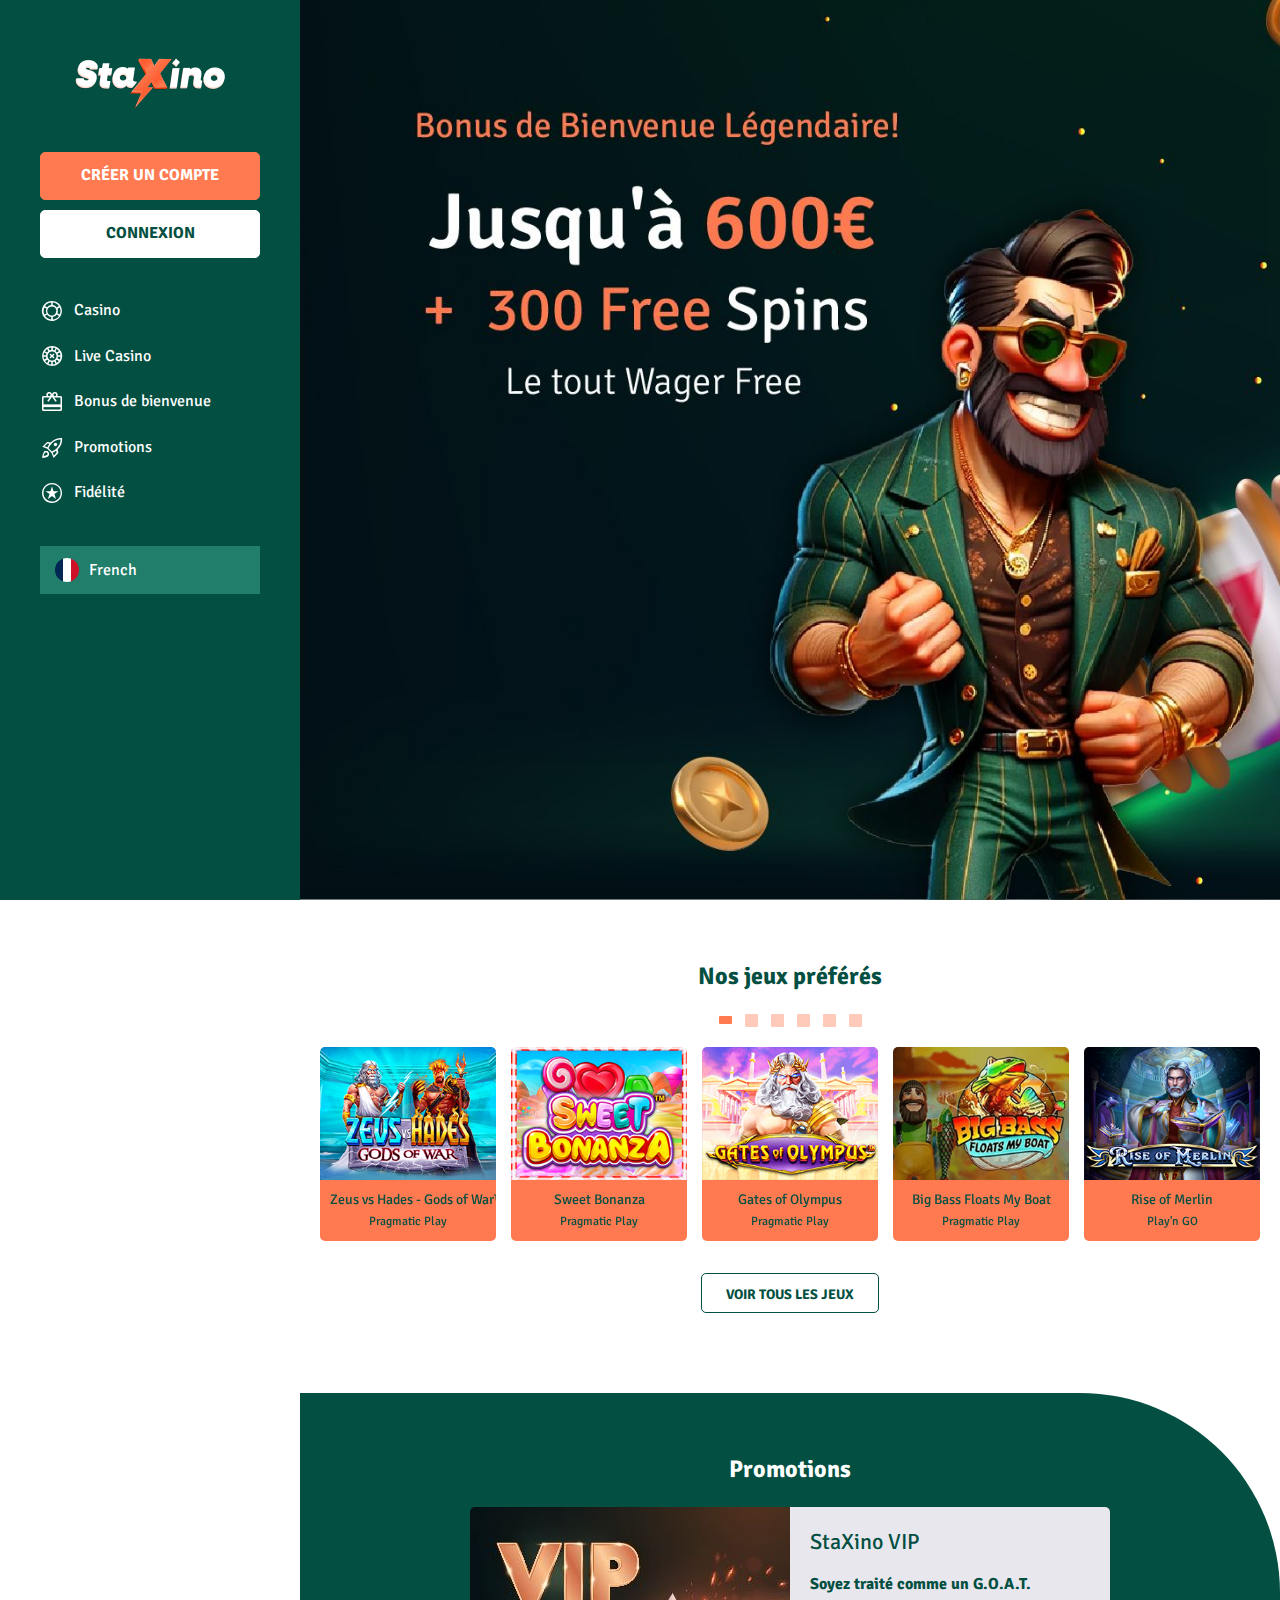
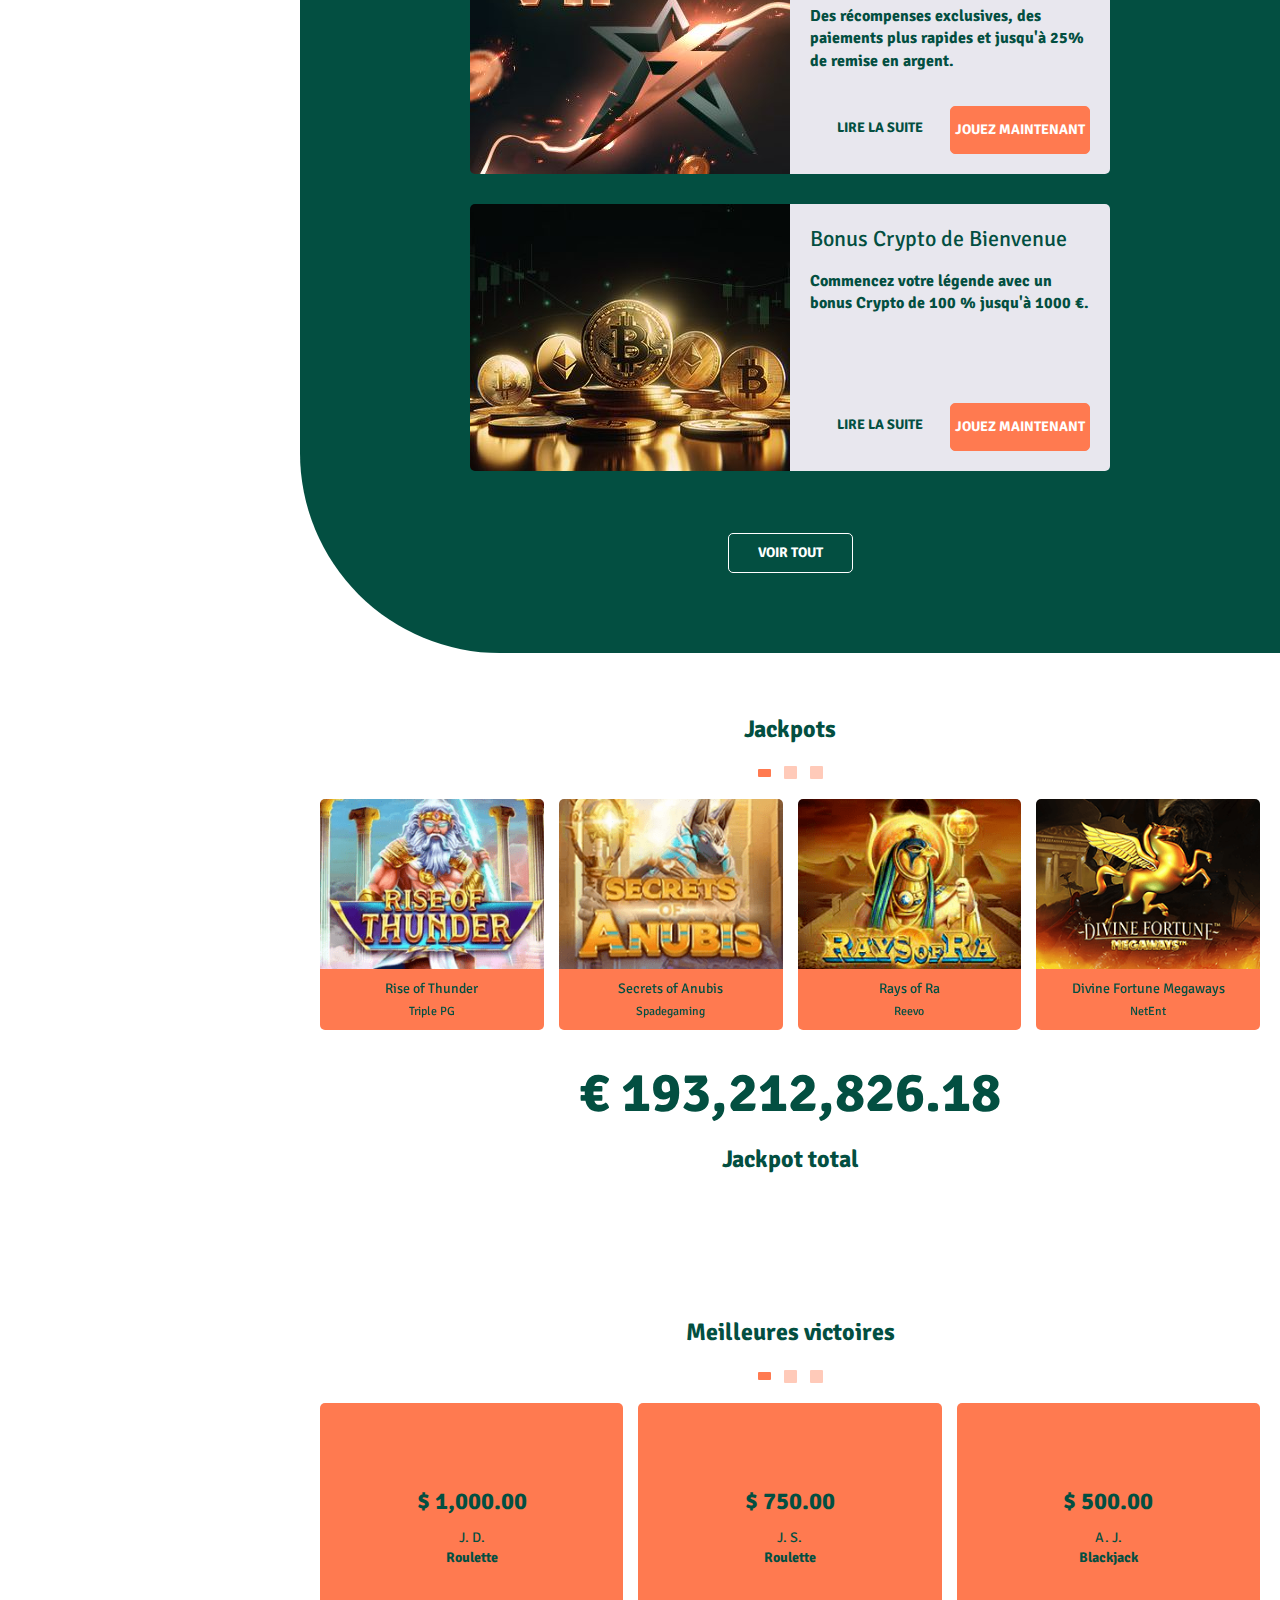
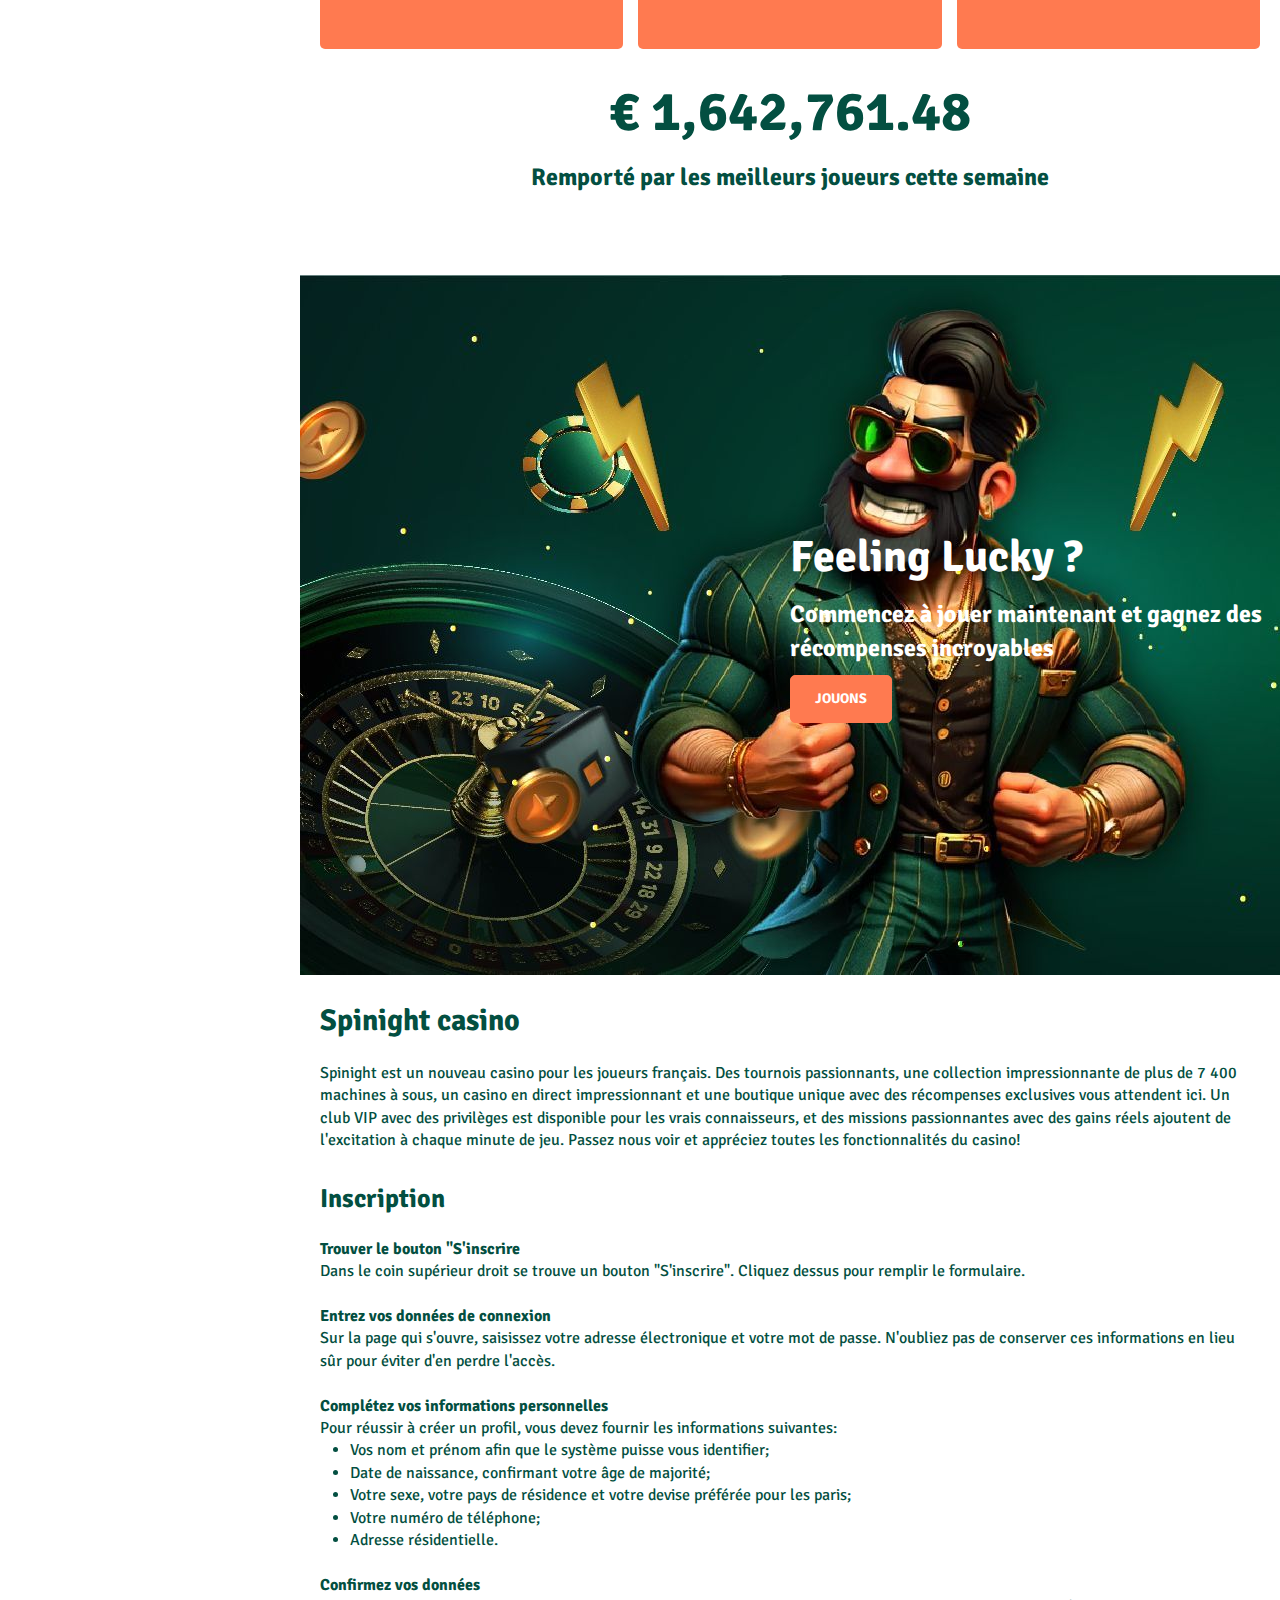
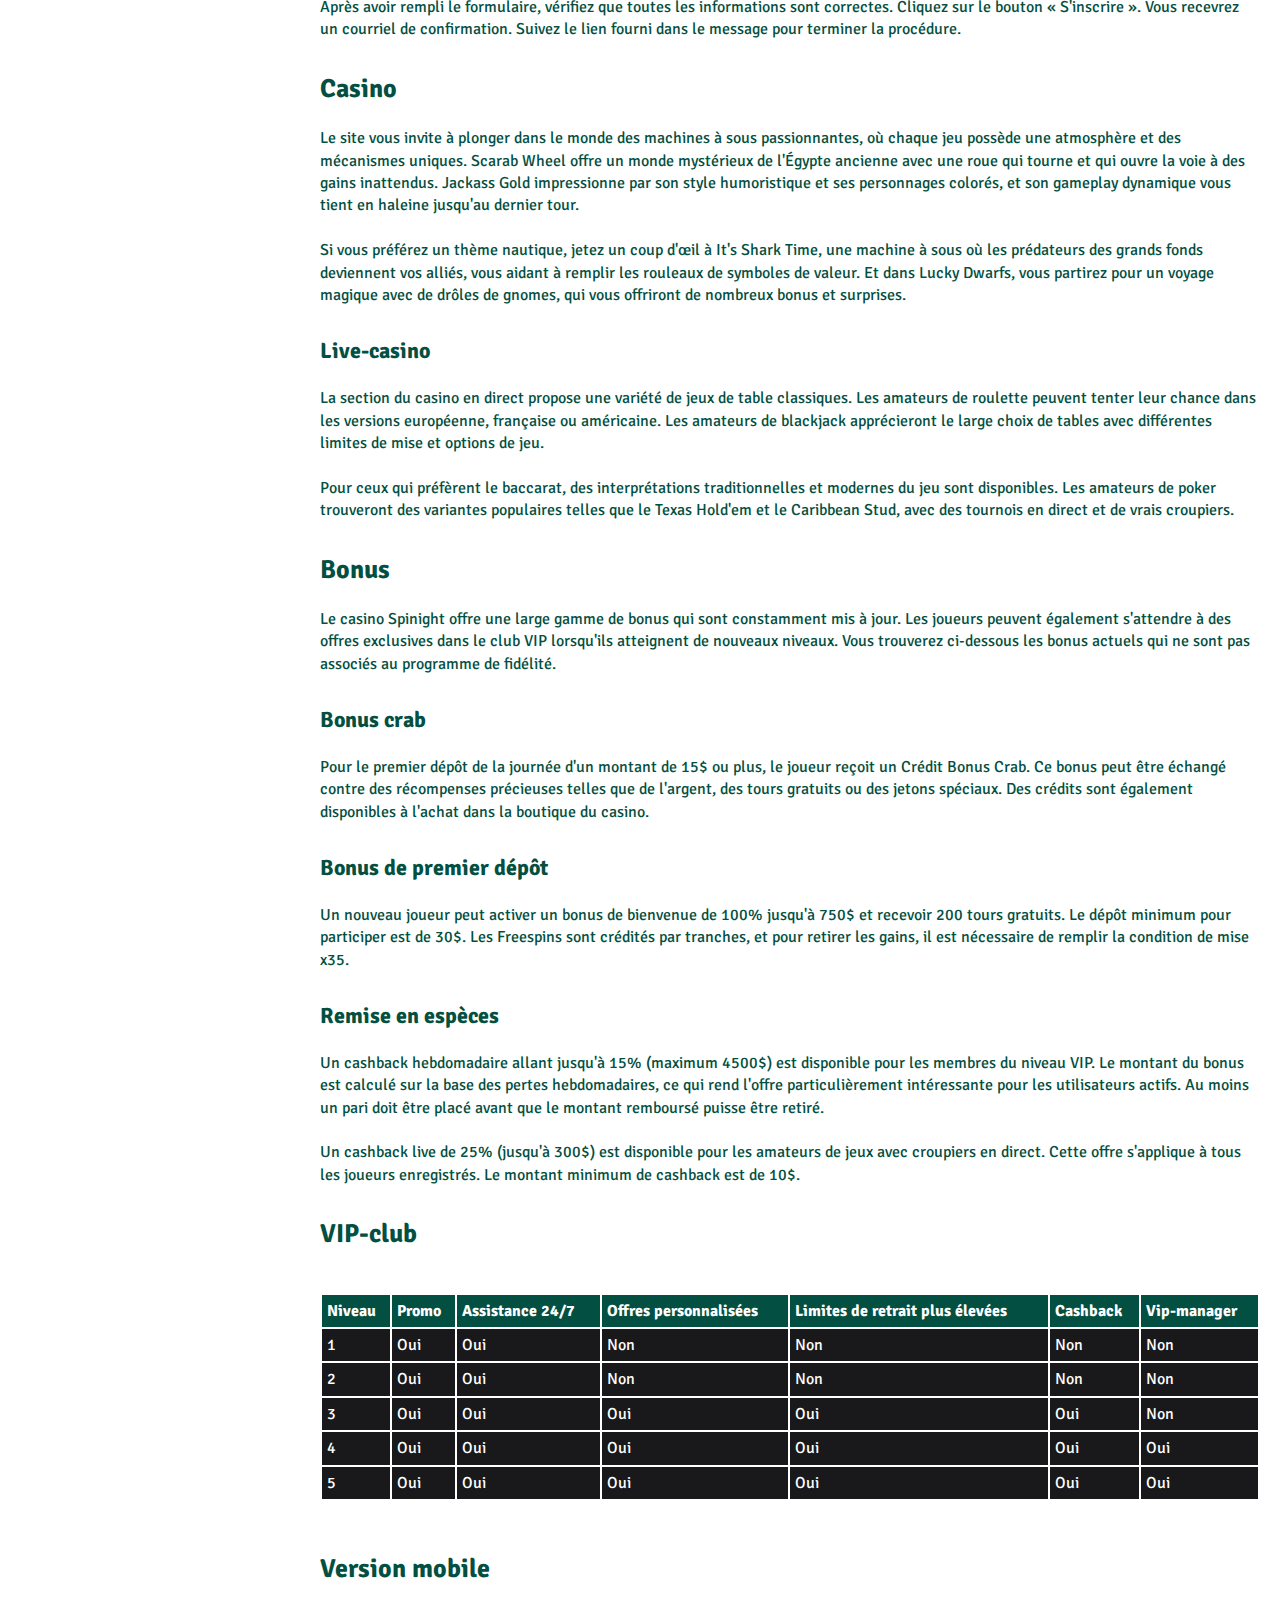
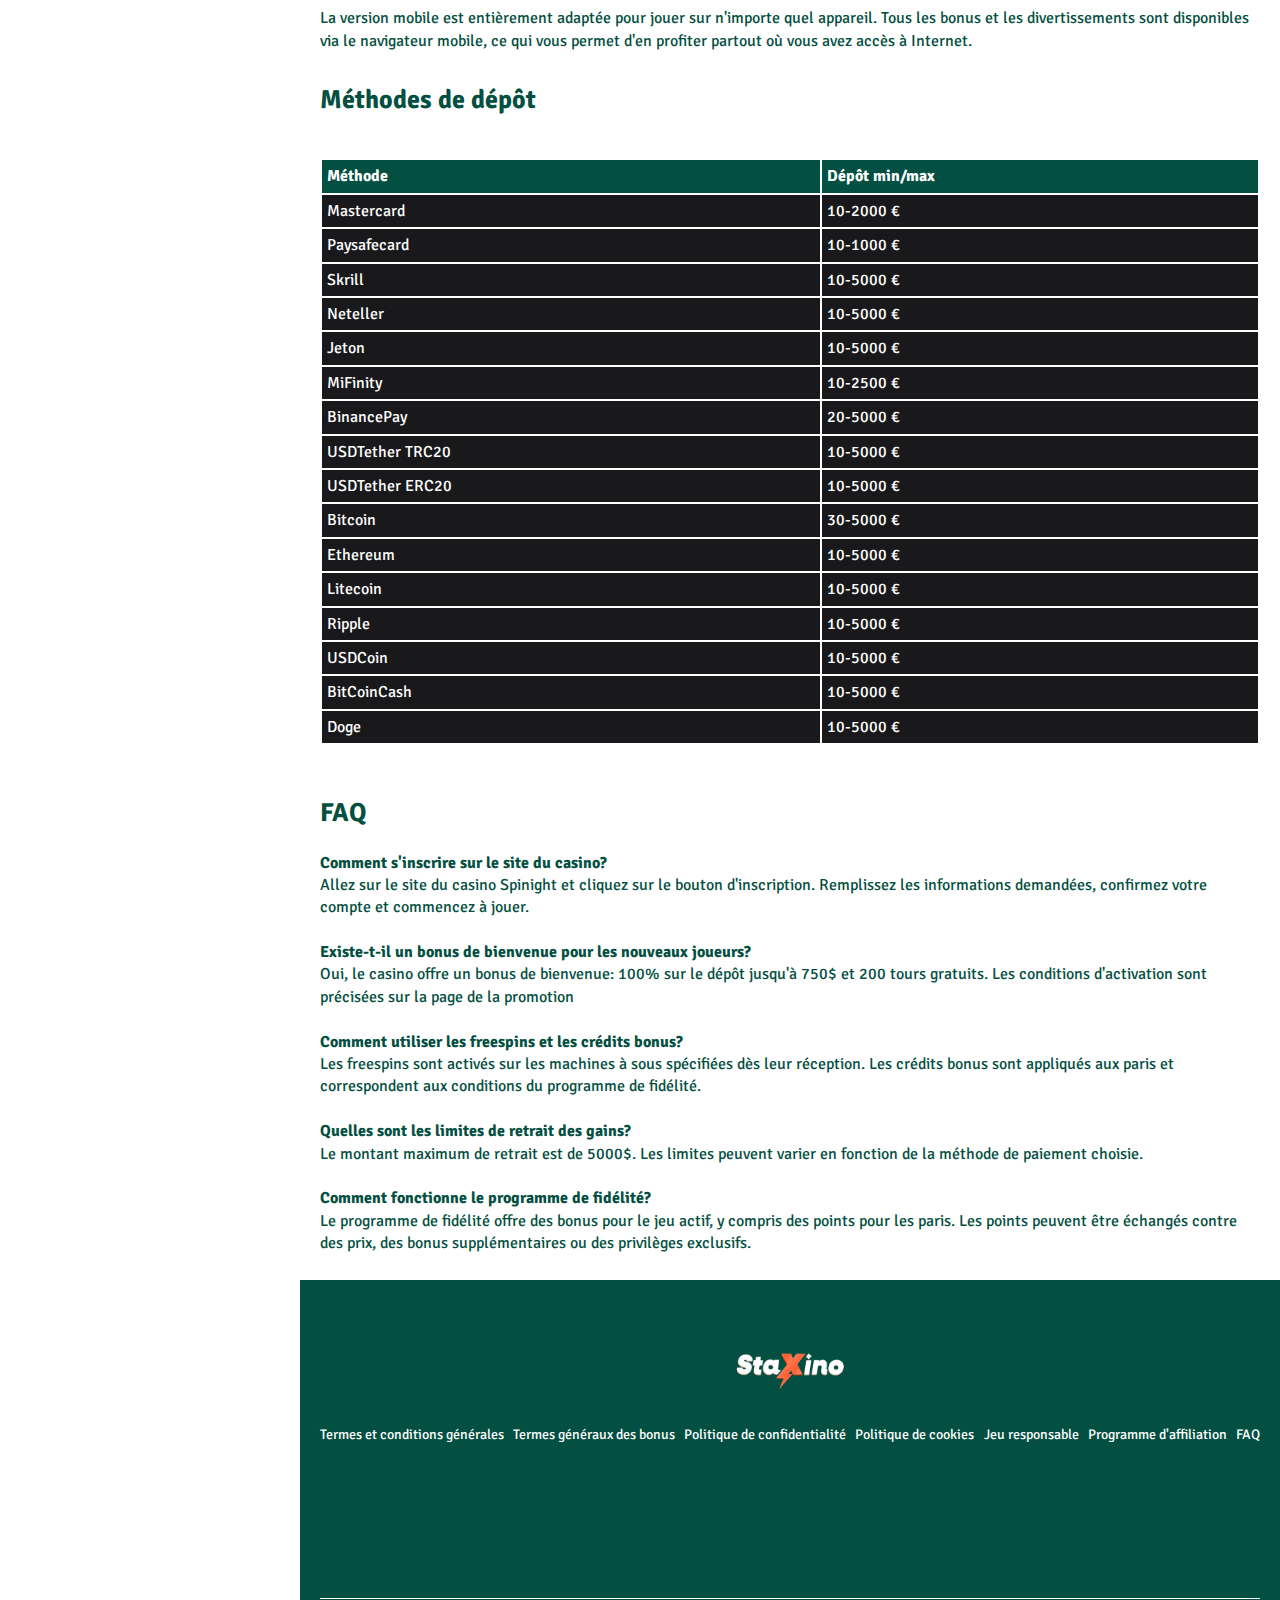
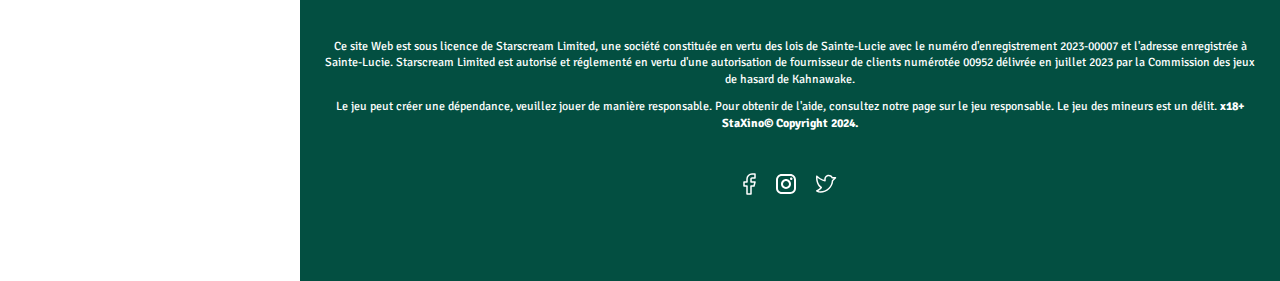
==== index.html @ 15db8052 "first commit" ====
<!DOCTYPE html>
<html lang="fr">
  <head>
    <meta charset="utf-8">
    <meta name="viewport" content="width=device-width, initial-scale=1, maximum-scale=1, viewport-fit=cover">
    <link rel="icon" href="favicon.ico" type="image/x-icon" />
    <title>Spinight casino - site officiel</title>
    <meta name="description" content="Spinight casino - exclusif à la France. Bonus de bienvenue jusqu'à 750$ + 200 FS. Tournois avec de gros prix. Cashback jusqu'à 25%. Inscrivez-vous et gagnez!">
    <link rel="preconnect" href="https://fonts.googleapis.com">
    <link rel="preconnect" href="https://fonts.gstatic.com" crossorigin>
    <link href="https://fonts.googleapis.com/css2?family=Signika:wght@300..700&display=swap" rel="stylesheet">
    <link rel="stylesheet" href="css/style.min.css">
    <style>
        
    </style>
</head>
<body>
    <div class="sidebar">
        <a href="go" rel="nofollow" class="sidebar-logo">
            <img src="images/logo.webp" loading="lazy" alt="" >
        </a>
        <a href="go" rel="nofollow" class="btn btn-orange" alt="" >Créer un compte</a>
        <a href="go" rel="nofollow" class="btn btn-white" alt="" >Connexion</a>
        <nav class="sidebar-navigation">
            <ul class="nav-list">
                <li class="nav-list__item">
                    <a href="go" rel="nofollow" class="nav-list__link">
                        <img src="images/sidebar/casino-icon.svg" class="nav-list__image" alt="Casino" />
                        <span>Casino</span>
                    </a>
                </li>
                <li class="nav-list__item">
                    <a href="go" rel="nofollow" class="nav-list__link">
                        <img src="images/sidebar/live-casino.svg" class="nav-list__image" alt="Live Casino" />
                        <span>Live Casino</span>
                    </a>
                </li>
                <li class="nav-list__item">
                    <a href="go" rel="nofollow" class="nav-list__link">
                        <img src="images/sidebar/cashback.webp" class="nav-list__image" alt="Bonus de bienvenue" />
                        <span>Bonus de bienvenue</span>
                    </a>
                </li>
                <li class="nav-list__item">
                    <a href="go" rel="nofollow" class="nav-list__link">
                        <img src="images/sidebar/promotion-icon.svg" class="nav-list__image" alt="Bonus de bienvenue" />
                        <span>Promotions</span>
                    </a>
                </li>
                <li class="nav-list__item">
                    <a href="go" rel="nofollow" class="nav-list__link">
                        <img src="images/sidebar/loyalty-icon.svg" class="nav-list__image" alt="Fidélité" />
                        <span>Fidélité</span>
                    </a>
                </li>
            </ul>
        </nav>
        <a href="go" rel="nofollow" class="sidebar-language">
            <div class="sidebar-language__image">
                <img src="images/sidebar/french.png" />
            </div>
            <p>French</p>
        </a>
    </div>
    <div class="main">
        <section class="section-banner">
            <img src="images/banner/banner.webp" loading="lazy" class="thumbnail-image" alt="" />
        </section>
        <section class="section-slider">
            <div class="container-fluid">
                <div class="section-title">
                    <p class="titile">Nos jeux préférés</p>
                </div>
                <div class="swiper swiper-1">
                    <div class="swiper-pagination-1"></div>
                    <div class="swiper-wrapper">
                        <a href="go" rel="nofollow" class="swiper-slide swiper-slide__small">
                            <div class="game-image">
                                <img src="images/preferes/1.webp" alt="Zeus vs Hades - Gods of War™" />
                                <div class="game-image__hover">
                                    <i class="fa fa-youtube-play" aria-hidden="true"></i>
                                    <p>Jouer pour le plaisir</p>
                                </div>
                            </div>
                            <div class="game-info">
                                <p class="game-name">Zeus vs Hades - Gods of War™</p>
                                <p class="game-provider ">Pragmatic Play</p>
                            </div>
                        </a>
                        <a href="go" rel="nofollow" class="swiper-slide swiper-slide__small">
                            <div class="game-image">
                                <img src="images/preferes/2.webp" alt="Sweet Bonanza" />
                                <div class="game-image__hover">
                                    <i class="fa fa-youtube-play" aria-hidden="true"></i>
                                    <p>Jouer pour le plaisir</p>
                                </div>
                            </div>
                            <div class="game-info">
                                <p class="game-name">Sweet Bonanza</p>
                                <p class="game-provider ">Pragmatic Play</p>
                            </div>
                        </a>
                        <a href="go" rel="nofollow" class="swiper-slide swiper-slide__small">
                            <div class="game-image">
                                <img src="images/preferes/3.webp" alt="Gates of Olympus" />
                                <div class="game-image__hover">
                                    <i class="fa fa-youtube-play" aria-hidden="true"></i>
                                    <p>Jouer pour le plaisir</p>
                                </div>
                            </div>
                            <div class="game-info">
                                <p class="game-name">Gates of Olympus</p>
                                <p class="game-provider ">Pragmatic Play</p>
                            </div>
                        </a>
                        <a href="go" rel="nofollow" class="swiper-slide swiper-slide__small">
                            <div class="game-image">
                                <img src="images/preferes/4.webp" alt="Big Bass Floats My Boat" />
                                <div class="game-image__hover">
                                    <i class="fa fa-youtube-play" aria-hidden="true"></i>
                                    <p>Jouer pour le plaisir</p>
                                </div>
                            </div>
                            <div class="game-info">
                                <p class="game-name">Big Bass Floats My Boat</p>
                                <p class="game-provider ">Pragmatic Play</p>
                            </div>
                        </a>
                        <a href="go" rel="nofollow" class="swiper-slide swiper-slide__small">
                            <div class="game-image">
                                <img src="images/preferes/5.webp" alt="Rise of Merlin" />
                                <div class="game-image__hover">
                                    <i class="fa fa-youtube-play" aria-hidden="true"></i>
                                    <p>Jouer pour le plaisir</p>
                                </div>
                            </div>
                            <div class="game-info">
                                <p class="game-name">Rise of Merlin</p>
                                <p class="game-provider ">Play'n GO</p>
                            </div>
                        </a>
                        <a href="go" rel="nofollow" class="swiper-slide swiper-slide__small">
                            <div class="game-image">
                                <img src="images/preferes/6.webp" alt="Legacy of Dead" />
                                <div class="game-image__hover">
                                    <i class="fa fa-youtube-play" aria-hidden="true"></i>
                                    <p>Jouer pour le plaisir</p>
                                </div>
                            </div>
                            <div class="game-info">
                                <p class="game-name">Legacy of Dead</p>
                                <p class="game-provider ">Play'n GO</p>
                            </div>
                        </a>
                        <a href="go" rel="nofollow" class="swiper-slide swiper-slide__small">
                            <div class="game-image">
                                <img src="images/preferes/7.webp" alt="Book Of Dead" />
                                <div class="game-image__hover">
                                    <i class="fa fa-youtube-play" aria-hidden="true"></i>
                                    <p>Jouer pour le plaisir</p>
                                </div>
                            </div>
                            <div class="game-info">
                                <p class="game-name">Book Of Dead</p>
                                <p class="game-provider ">Play'n GO</p>
                            </div>
                        </a>
                        <a href="go" rel="nofollow" class="swiper-slide swiper-slide__small">
                            <div class="game-image">
                                <img src="images/preferes/8.webp" alt="Fire in the hole 2" />
                                <div class="game-image__hover">
                                    <i class="fa fa-youtube-play" aria-hidden="true"></i>
                                    <p>Jouer pour le plaisir</p>
                                </div>
                            </div>
                            <div class="game-info">
                                <p class="game-name">Fire in the hole 2</p>
                                <p class="game-provider ">Nolimit City</p>
                            </div>
                        </a>
                        <a href="go" rel="nofollow" class="swiper-slide swiper-slide__small">
                            <div class="game-image">
                                <img src="images/preferes/9.webp" alt="Wanted Dead or a Wild" />
                                <div class="game-image__hover">
                                    <i class="fa fa-youtube-play" aria-hidden="true"></i>
                                    <p>Jouer pour le plaisir</p>
                                </div>
                            </div>
                            <div class="game-info">
                                <p class="game-name">Wanted Dead or a Wild</p>
                                <p class="game-provider ">Hacksaw Gaming</p>
                            </div>
                        </a>
                        <a href="go" rel="nofollow" class="swiper-slide swiper-slide__small">
                            <div class="game-image">
                                <img src="images/preferes/10.webp" alt="Lightning Roulette" />
                                <div class="game-image__hover">
                                    <i class="fa fa-youtube-play" aria-hidden="true"></i>
                                    <p>Jouer pour le plaisir</p>
                                </div>
                            </div>
                            <div class="game-info">
                                <p class="game-name">Lightning Roulette</p>
                                <p class="game-provider ">Evolution Gaming</p>
                            </div>
                        </a>
                    </div>
                </div>
                <a href="go" rel="nofollow" class="btn">Voir tous les jeux</a>
            </div>
        </section>
        <section class="promotions">
            <div class="container-fluid">
                <div class="row">
                    <div class="section-title">
                        <p class="titile">Promotions</p>
                    </div>
                    <div class="promotions-item">
                        <div class="promotions-item__image">
                            <img src="images/promotions/1.webp" loading="lazy" alt="" />
                        </div>
                        <div class="promotions-item__content">
                            <p class="title">StaXino VIP</p>
                            <p class="text">Soyez traité comme un G.O.A.T.</p>
                            <p class="text">Des récompenses exclusives, des paiements plus rapides et jusqu'à 25% de remise en argent.</p> 
                            <div class="buttons">
                                <a href="go" rel="nofollow" class="btn btn-transparent">Lire la suite</a>
                                <a href="go" rel="nofollow" class="btn btn-orange">Jouez maintenant</a>
                            </div>
                        </div>  
                    </div>
                    <div class="promotions-item">
                        <div class="promotions-item__image">
                            <img src="images/promotions/2.webp" loading="lazy" alt="" />
                        </div>
                        <div class="promotions-item__content">
                            <p class="title">Bonus Crypto de Bienvenue</p>
                            <p class="text">Commencez votre légende avec un bonus Crypto de 100 % jusqu'à 1000 €.</p> 
                            <div class="buttons">
                                <a href="go" rel="nofollow" class="btn btn-transparent">Lire la suite</a>
                                <a href="go" rel="nofollow" class="btn btn-orange">Jouez maintenant</a>
                            </div>
                        </div>  
                    </div>
                    <div class="buttons-bottom">
                        <a href="go" rel="nofollow" class="btn btn-white">Voir tout</a>
                    </div>
                </div>
            </div>
        </section>
        <div class="slides-row">
            <section class="section-slider">
                <div class="container-fluid">
                    <div class="section-title">
                        <p class="titile">Jackpots</p>
                    </div>
                    <div class="swiper swiper-2">
                        <div class="swiper-pagination-2"></div>
                        <div class="swiper-wrapper">
                            <a href="go" rel="nofollow" class="swiper-slide swiper-slide__large">
                                <div class="game-image">
                                    <img src="images/jackpots/1.webp" alt="Rise of Thunder" />
                                    <div class="game-image__hover">
                                        <i class="fa fa-youtube-play" aria-hidden="true"></i>
                                        <p>Jouer pour le plaisir</p>
                                    </div>
                                </div>
                                <div class="game-info">
                                    <p class="game-name">Rise of Thunder</p>
                                    <p class="game-provider ">Triple PG</p>
                                </div>
                            </a>
                            <a href="go" rel="nofollow" class="swiper-slide swiper-slide__large">
                                <div class="game-image">
                                    <img src="images/jackpots/2.webp" alt="Secrets of Anubis" />
                                    <div class="game-image__hover">
                                        <i class="fa fa-youtube-play" aria-hidden="true"></i>
                                        <p>Jouer pour le plaisir</p>
                                    </div>
                                </div>
                                <div class="game-info">
                                    <p class="game-name">Secrets of Anubis</p>
                                    <p class="game-provider ">Spadegaming</p>
                                </div>
                            </a>
                            <a href="go" rel="nofollow" class="swiper-slide swiper-slide__large">
                                <div class="game-image">
                                    <img src="images/jackpots/3.webp" alt="Rays of Ra" />
                                    <div class="game-image__hover">
                                        <i class="fa fa-youtube-play" aria-hidden="true"></i>
                                        <p>Jouer pour le plaisir</p>
                                    </div>
                                </div>
                                <div class="game-info">
                                    <p class="game-name">Rays of Ra</p>
                                    <p class="game-provider ">Reevo</p>
                                </div>
                            </a>
                            <a href="go" rel="nofollow" class="swiper-slide swiper-slide__large">
                                <div class="game-image">
                                    <img src="images/jackpots/4.webp" alt="Divine Fortune Megaways" />
                                    <div class="game-image__hover">
                                        <i class="fa fa-youtube-play" aria-hidden="true"></i>
                                        <p>Jouer pour le plaisir</p>
                                    </div>
                                </div>
                                <div class="game-info">
                                    <p class="game-name">Divine Fortune Megaways</p>
                                    <p class="game-provider ">NetEnt</p>
                                </div>
                            </a>
                            <a href="go" rel="nofollow" class="swiper-slide swiper-slide__large">
                                <div class="game-image">
                                    <img src="images/jackpots/5.webp" alt="Wolf Strike" />
                                    <div class="game-image__hover">
                                        <i class="fa fa-youtube-play" aria-hidden="true"></i>
                                        <p>Jouer pour le plaisir</p>
                                    </div>
                                </div>
                                <div class="game-info">
                                    <p class="game-name">Wolf Strike</p>
                                    <p class="game-provider ">Iron Dog Studio</p>
                                </div>
                            </a>
                            <a href="go" rel="nofollow" class="swiper-slide swiper-slide__large">
                                <div class="game-image">
                                    <img src="images/jackpots/5.webp" alt="Wolf Strike" />
                                    <div class="game-image__hover">
                                        <i class="fa fa-youtube-play" aria-hidden="true"></i>
                                        <p>Jouer pour le plaisir</p>
                                    </div>
                                </div>
                                <div class="game-info">
                                    <p class="game-name">Wheel of Wishes</p>
                                    <p class="game-provider ">Games Global</p>
                                </div>
                            </a>
                        </div>
                    </div>
                    <div class="total-price">
                        <p class="total-price__title">€ 193,212,826.18</p>
                        <p class="total-price__text">Jackpot total</p>
                    </div>
                </div>
            </section>
            <section class="section-slider">
                <div class="container-fluid">
                    <div class="section-title">
                        <p class="titile">Meilleures victoires</p>
                    </div>
                    <div class="swiper swiper-3">
                        <div class="swiper-pagination-3"></div>
                        <div class="swiper-wrapper">
                            <a href="go" rel="nofollow" class="swiper-slide swiper-slide__large">
                                <p class="price">$ 1,000.00</p>
                                <p class="text">J. D.<br><span>Roulette</span></p>
                            </a>
                            <a href="go" rel="nofollow" class="swiper-slide swiper-slide__large">
                                <p class="price">$ 750.00</p>
                                <p class="text">J. S.<br><span>Roulette</span></p>
                            </a>
                            <a href="go" rel="nofollow" class="swiper-slide swiper-slide__large">
                                <p class="price">$ 500.00</p>
                                <p class="text">A. J.<br><span>Blackjack</span></p>
                            </a>
                            <a href="go" rel="nofollow" class="swiper-slide swiper-slide__large">
                                <p class="price">$ 1,200.00</p>
                                <p class="text">B. B.<br><span>Roulette</span></p>
                            </a>
                            <a href="go" rel="nofollow" class="swiper-slide swiper-slide__large">
                                <p class="price">$ 800.00</p>
                                <p class="text">E. D.<br><span>Roulette</span></p>
                            </a>
                        </div>
                    </div>
                    <div class="total-price">
                        <p class="total-price__title">€ 1,642,761.48</p>
                        <p class="total-price__text">Remporté par les meilleurs joueurs cette semaine</p>
                    </div>
                </div>
            </section>
        </div>
        <section class="section-banner section-banner-2">
            <picture>
                <img src="images/banner/banner-2-mobile.webp" loading="lazy"  media="(max-width: 768px)" class="thumbnail-image" alt="" />
                <img src="images/banner/banner-2.webp" loading="lazy" class="thumbnail-image" alt="" />
            </picture>
            <div class="section-banner__content">
                <p class="title">Feeling Lucky ?</p>
                <p class="text">Commencez à jouer maintenant et gagnez des récompenses incroyables</p>
                <a href="go" rel="nofollow" class="btn btn-orange">Jouons</a>
            </div>
        </section>
        
        <section class="main-content">
            <div class="main-content__inner container-fluid">
              <h1>Spinight casino</h1>
              <p>
                Spinight est un nouveau casino pour les joueurs français. Des tournois passionnants, une collection impressionnante de plus de 7 400 machines à sous, un casino en direct impressionnant et une boutique unique avec des récompenses exclusives vous attendent ici. Un club VIP avec des privilèges est disponible pour les vrais connaisseurs, et des missions passionnantes avec des gains réels ajoutent de l'excitation à chaque minute de jeu. Passez nous voir et appréciez toutes les fonctionnalités du casino!
              </p>
          
              <h2>Inscription</h2>
              <p><strong>Trouver le bouton "S'inscrire</strong></p>
              <p>
                Dans le coin supérieur droit se trouve un bouton "S'inscrire". Cliquez dessus pour remplir le formulaire.
              </p>
              <br>
              <p><strong>Entrez vos données de connexion</strong></p>
              <p>Sur la page qui s'ouvre, saisissez votre adresse électronique et votre mot de passe. N'oubliez pas de conserver ces informations en lieu sûr pour éviter d'en perdre l'accès.</p>
              <br>  
              <p><strong>Complétez vos informations personnelles</strong></p>
              <p>Pour réussir à créer un profil, vous devez fournir les informations suivantes:</p>
              <ul>
                <li>Vos nom et prénom afin que le système puisse vous identifier;</li>
                <li>Date de naissance, confirmant votre âge de majorité;</li>
                <li>Votre sexe, votre pays de résidence et votre devise préférée pour les paris;</li>
                <li>Votre numéro de téléphone;</li>
                <li>Adresse résidentielle.</li>
              </ul>
              <br>
              <p><strong>Confirmez vos données</strong></p>
              <p>Après avoir rempli le formulaire, vérifiez que toutes les informations sont correctes. Cliquez sur le bouton « S'inscrire ». Vous recevrez un courriel de confirmation. Suivez le lien fourni dans le message pour terminer la procédure.</p>
              <h2>Casino</h2>
              <p>
                Le site vous invite à plonger dans le monde des machines à sous passionnantes, où chaque jeu possède une atmosphère et des mécanismes uniques. Scarab Wheel offre un monde mystérieux de l'Égypte ancienne avec une roue qui tourne et qui ouvre la voie à des gains inattendus. Jackass Gold impressionne par son style humoristique et ses personnages colorés, et son gameplay dynamique vous tient en haleine jusqu'au dernier tour.
              </p>
              <br>
              <p>Si vous préférez un thème nautique, jetez un coup d'œil à It's Shark Time, une machine à sous où les prédateurs des grands fonds deviennent vos alliés, vous aidant à remplir les rouleaux de symboles de valeur. Et dans Lucky Dwarfs, vous partirez pour un voyage magique avec de drôles de gnomes, qui vous offriront de nombreux bonus et surprises.</p>
          
              <h3>Live-casino</h3>
              <p>
                La section du casino en direct propose une variété de jeux de table classiques. Les amateurs de roulette peuvent tenter leur chance dans les versions européenne, française ou américaine. Les amateurs de blackjack apprécieront le large choix de tables avec différentes limites de mise et options de jeu.
              </p>
              <br>
              <p>Pour ceux qui préfèrent le baccarat, des interprétations traditionnelles et modernes du jeu sont disponibles. Les amateurs de poker trouveront des variantes populaires telles que le Texas Hold'em et le Caribbean Stud, avec des tournois en direct et de vrais croupiers. </p>
          
              <h2>Bonus</h2>
              <p>
                Le casino Spinight offre une large gamme de bonus qui sont constamment mis à jour. Les joueurs peuvent également s'attendre à des offres exclusives dans le club VIP lorsqu'ils atteignent de nouveaux niveaux. Vous trouverez ci-dessous les bonus actuels qui ne sont pas associés au programme de fidélité.
              </p>
              <h3>Bonus crab</h3>
              <p>Pour le premier dépôt de la journée d'un montant de 15$ ou plus, le joueur reçoit un Crédit Bonus Crab. Ce bonus peut être échangé contre des récompenses précieuses telles que de l'argent, des tours gratuits ou des jetons spéciaux. Des crédits sont également disponibles à l'achat dans la boutique du casino.</p>
              <h3>Bonus de premier dépôt</h3>
              <p>Un nouveau joueur peut activer un bonus de bienvenue de 100% jusqu'à 750$ et recevoir 200 tours gratuits. Le dépôt minimum pour participer est de 30$. Les Freespins sont crédités par tranches, et pour retirer les gains, il est nécessaire de remplir la condition de mise x35.</p>
              <h3>Remise en espèces</h3>
              <p>Un cashback hebdomadaire allant jusqu'à 15% (maximum 4500$) est disponible pour les membres du niveau VIP. Le montant du bonus est calculé sur la base des pertes hebdomadaires, ce qui rend l'offre particulièrement intéressante pour les utilisateurs actifs. Au moins un pari doit être placé avant que le montant remboursé puisse être retiré.</p>
              <br>
              <p>Un cashback live de 25% (jusqu'à 300$) est disponible pour les amateurs de jeux avec croupiers en direct. Cette offre s'applique à tous les joueurs enregistrés. Le montant minimum de cashback est de 10$.</p>
              <h2>VIP-club</h2>
              <div class="table-wrap">
                <table>
                  <thead>
                    <tr>
                        <td>Niveau</td>
                        <td>Promo</td>
                        <td>Assistance 24/7</td>
                        <td>Offres personnalisées</td>
                        <td>Limites de retrait plus élevées</td>
                        <td>Cashback</td>
                        <td>Vip-manager</td>
                    </tr>
                  </thead>
                  <tbody>
                    <tr>
                        <td>1</td>
                        <td>Oui</td>
                        <td>Oui</td>
                        <td>Non</td>
                        <td>Non</td>
                        <td>Non</td>
                        <td>Non</td>
                    </tr>
                    <tr>
                        <td>2</td>
                        <td>Oui</td>
                        <td>Oui</td>
                        <td>Non</td>
                        <td>Non</td>
                        <td>Non</td>
                        <td>Non</td>
                      </tr>
                      <tr>
                        <td>3</td>
                        <td>Oui</td>
                        <td>Oui</td>
                        <td>Oui</td>
                        <td>Oui</td>
                        <td>Oui</td>
                        <td>Non</td>
                      </tr>
                      <tr>
                        <td>4</td>
                        <td>Oui</td>
                        <td>Oui</td>
                        <td>Oui</td>
                        <td>Oui</td>
                        <td>Oui</td>
                        <td>Oui</td>
                      </tr>
                      <tr>
                        <td>5</td>
                        <td>Oui</td>
                        <td>Oui</td>
                        <td>Oui</td>
                        <td>Oui</td>
                        <td>Oui</td>
                        <td>Oui</td>
                      </tr>
                  </tbody>
                </table>
              </div>
          
              <h2>Version mobile</h2>
              <p>La version mobile est entièrement adaptée pour jouer sur n'importe quel appareil. Tous les bonus et les divertissements sont disponibles via le navigateur mobile, ce qui vous permet d'en profiter partout où vous avez accès à Internet.</p>
              <h2>Méthodes de dépôt</h2>
              
              <div class="table-wrap">
                <table>
                  <thead>
                    <tr>
                      <td>Méthode</td>
                      <td>Dépôt min/max</td>
                    </tr>
                  </thead>
                  <tbody>
                    <tr>
                      <td>Mastercard</td>
                      <td>10-2000 €</td>
                    </tr>
                    <tr>
                      <td>Paysafecard</td>
                      <td>10-1000 €</td>
                    </tr>
                    <tr>
                      <td>Skrill</td>
                      <td>10-5000 €</td>
                    </tr>
                    <tr>
                      <td>Neteller</td>
                      <td>10-5000 €</td>
                    </tr>
                    <tr>
                      <td>Jeton</td>
                      <td>10-5000 €</td>
                    </tr>
                    <tr>
                      <td>MiFinity</td>
                      <td>10-2500 €</td>
                    </tr>
                    <tr>
                      <td>BinancePay</td>
                      <td>20-5000 €</td>
                    </tr>
                    <tr>
                      <td>USDTether TRC20</td>
                      <td>10-5000 €</td>
                    </tr>
                    <tr>
                      <td>USDTether ERC20</td>
                      <td>10-5000 €</td>
                    </tr>
                    <tr>
                      <td>Bitcoin</td>
                      <td>30-5000 €</td>
                    </tr>
                    <tr>
                      <td>Ethereum</td>
                      <td>10-5000 €</td>
                    </tr>
                    <tr>
                      <td>Litecoin</td>
                      <td>10-5000 €</td>
                    </tr>
                    <tr>
                      <td>Ripple</td>
                      <td>10-5000 €</td>
                    </tr>
                    <tr>
                      <td>USDCoin</td>
                      <td>10-5000 €</td>
                    </tr>
                    <tr>
                      <td>BitCoinCash</td>
                      <td>10-5000 €</td>
                    </tr>
                    <tr>
                      <td>Doge</td>
                      <td>10-5000 €</td>
                    </tr>
                  </tbody>
                </table>
              </div>
              <h2>FAQ</h2>
                <p><strong>Comment s'inscrire sur le site du casino?</strong></p>
                <p>Allez sur le site du casino Spinight et cliquez sur le bouton d'inscription. Remplissez les informations demandées, confirmez votre compte et commencez à jouer.</p>
                <br>
                <p><strong>Existe-t-il un bonus de bienvenue pour les nouveaux joueurs?</strong></p>
                <p>Oui, le casino offre un bonus de bienvenue: 100% sur le dépôt jusqu'à 750$ et 200 tours gratuits. Les conditions d'activation sont précisées sur la page de la promotion</p>
                <br>
                <p><strong>Comment utiliser les freespins et les crédits bonus?</strong></p>
                <p>Les freespins sont activés sur les machines à sous spécifiées dès leur réception. Les crédits bonus sont appliqués aux paris et correspondent aux conditions du programme de fidélité.</p>
                <br>
                <p><strong>Quelles sont les limites de retrait des gains?</strong></p>
                <p>Le montant maximum de retrait est de 5000$. Les limites peuvent varier en fonction de la méthode de paiement choisie.</p>
                <br>
                <p><strong>Comment fonctionne le programme de fidélité?</strong></p>
                <p>Le programme de fidélité offre des bonus pour le jeu actif, y compris des points pour les paris. Les points peuvent être échangés contre des prix, des bonus supplémentaires ou des privilèges exclusifs.</p>
            </div>
          </section>
        <footer>
            <div class="container-fluid">
                <a href="go" rel="nofollow" class="footer-logo">
                    <img src="images/logo.webp" loading="lazy" alt="" >
                </a>
                <ul class="footer-links">
                    <li>
                        <a href="go" rel="nofollow">Termes et conditions générales</a>
                    </li>
                    <li>
                        <a href="go" rel="nofollow">Termes généraux des bonus</a>
                    </li>
                    <li>
                        <a href="go" rel="nofollow">Politique de confidentialité</a>
                    </li>
                    <li>
                        <a href="go" rel="nofollow">Politique de cookies</a>
                    </li>
                    <li>
                        <a href="go" rel="nofollow">Jeu responsable</a>
                    </li>
                    <li>
                        <a href="go" rel="nofollow">Programme d'affiliation</a>
                    </li>
                    <li>
                        <a href="go" rel="nofollow">FAQ</a>
                    </li>
                </ul>
                <div class="payments">
                    <div class="payments-item">
                        <img src="images/footer/payments/1.webp" loading="lazy" alt="" >
                    </div>
                    <div class="payments-item">
                        <img src="images/footer/payments/2.webp" loading="lazy" alt="" >
                    </div>
                    <div class="payments-item">
                        <img src="images/footer/payments/3.webp" loading="lazy" alt="" >
                    </div>
                    <div class="payments-item">
                        <img src="images/footer/payments/4.webp" loading="lazy" alt="" >
                    </div>
                    <div class="payments-item">
                        <img src="images/footer/payments/5.webp" loading="lazy" alt="" >
                    </div>
                    <div class="payments-item">
                        <img src="images/footer/payments/6.webp" loading="lazy" alt="" >
                    </div>
                    <div class="payments-item">
                        <img src="images/footer/payments/7.webp" loading="lazy" alt="" >
                    </div>
                    <div class="payments-item">
                        <img src="images/footer/payments/8.webp" loading="lazy" alt="" >
                    </div>
                    <div class="payments-item">
                        <img src="images/footer/payments/9.webp" loading="lazy" alt="" >
                    </div>
                    <div class="payments-item">
                        <img src="images/footer/payments/10.webp" loading="lazy" alt="" >
                    </div>
                    <div class="payments-item">
                        <img src="images/footer/payments/11.webp" loading="lazy" alt="" >
                    </div>
                    <div class="payments-item">
                        <img src="images/footer/payments/12.webp" loading="lazy" alt="" >
                    </div>
                    <div class="payments-item">
                        <img src="images/footer/payments/13.webp" loading="lazy" alt="" >
                    </div>
                    <div class="payments-item">
                        <img src="images/footer/payments/14.webp" loading="lazy" alt="" >
                    </div>
                    <div class="payments-item">
                        <img src="images/footer/payments/15.webp" loading="lazy" alt="" >
                    </div>
                </div>
                <div class="footer-text">
                    <p>Ce site Web est sous licence de Starscream Limited, une société constituée en vertu des lois de Sainte-Lucie avec le numéro d'enregistrement 2023-00007 et l'adresse enregistrée à Sainte-Lucie. Starscream Limited est autorisé et réglementé en vertu d'une autorisation de fournisseur de clients numérotée 00952 délivrée en juillet 2023 par la Commission des jeux de hasard de Kahnawake.</p>
                    <p>Le jeu peut créer une dépendance, veuillez jouer de manière responsable. Pour obtenir de l'aide, consultez notre page sur le jeu responsable. Le jeu des mineurs est un délit.  <strong>x18+ StaXino© Copyright 2024.</strong></p>
                </div>
                <div class="footer-socials">
                    <a href="go" rel="nofollow">
                        <img src="images/footer/facebook-icon.svg" alt="facebook" />
                    </a>
                    <a href="go" rel="nofollow">
                        <img src="images/footer/instagram-icon.svg" alt="instagram" />
                    </a>
                    <a href="go" rel="nofollow">
                        <img src="images/footer/twitter-icon.svg" alt="twitter" />
                    </a>
                </div>
            </div>
        </footer>
    </div>
    <script src="https://ajax.googleapis.com/ajax/libs/jquery/3.3.1/jquery.min.js"></script>
    <script src="js/main.min.js"></script>
</body>
</html>
---- css/style.min.css ----
@charset "UTF-8";/*!
 *  Font Awesome 4.7.0 by @davegandy - http://fontawesome.io - @fontawesome
 *  License - http://fontawesome.io/license (Font: SIL OFL 1.1, CSS: MIT License)
 */@font-face{font-family:FontAwesome;src:url(../fonts/fontawesome-webfont.eot?v=4.7.0);src:url(../fonts/fontawesome-webfont.eot?#iefix&v=4.7.0) format("embedded-opentype"),url(../fonts/fontawesome-webfont.woff2?v=4.7.0) format("woff2"),url(../fonts/fontawesome-webfont.woff?v=4.7.0) format("woff"),url(../fonts/fontawesome-webfont.ttf?v=4.7.0) format("truetype"),url(../fonts/fontawesome-webfont.svg?v=4.7.0#fontawesomeregular) format("svg");font-weight:400;font-style:normal}.fa{display:inline-block;font:14px/1 FontAwesome;font-size:inherit;text-rendering:auto;-webkit-font-smoothing:antialiased;-moz-osx-font-smoothing:grayscale}.fa-lg{font-size:1.33333333em;line-height:.75em;vertical-align:-15%}.fa-2x{font-size:2em}.fa-3x{font-size:3em}.fa-4x{font-size:4em}.fa-5x{font-size:5em}.fa-fw{width:1.28571429em;text-align:center}.fa-ul{padding-left:0;margin-left:2.14285714em;list-style-type:none}.fa-ul>li{position:relative}.fa-li{position:absolute;left:-2.14285714em;width:2.14285714em;top:.14285714em;text-align:center}.fa-li.fa-lg{left:-1.85714286em}.fa-border{padding:.2em .25em .15em;border:.08em solid #eee;border-radius:.1em}.fa-pull-left{float:left}.fa-pull-right{float:right}.fa.fa-pull-left{margin-right:.3em}.fa.fa-pull-right{margin-left:.3em}.pull-right{float:right}.pull-left{float:left}.fa.pull-left{margin-right:.3em}.fa.pull-right{margin-left:.3em}.fa-spin{animation:2s linear infinite fa-spin}.fa-pulse{animation:1s steps(8) infinite fa-spin}@keyframes fa-spin{0%{transform:rotate(0)}100%{transform:rotate(359deg)}}.fa-rotate-90{transform:rotate(90deg)}.fa-rotate-180{transform:rotate(180deg)}.fa-rotate-270{transform:rotate(270deg)}.fa-flip-horizontal{transform:scale(-1,1)}.fa-flip-vertical{transform:scale(1,-1)}:root .fa-flip-horizontal,:root .fa-flip-vertical,:root .fa-rotate-180,:root .fa-rotate-270,:root .fa-rotate-90{filter:none}.fa-stack{position:relative;display:inline-block;width:2em;height:2em;line-height:2em;vertical-align:middle}.fa-stack-1x,.fa-stack-2x{position:absolute;left:0;width:100%;text-align:center}.fa-stack-1x{line-height:inherit}.fa-stack-2x{font-size:2em}.fa-inverse{color:#fff}.fa-glass:before{content:"\f000"}.fa-music:before{content:"\f001"}.fa-search:before{content:"\f002"}.fa-envelope-o:before{content:"\f003"}.fa-heart:before{content:"\f004"}.fa-star:before{content:"\f005"}.fa-star-o:before{content:"\f006"}.fa-user:before{content:"\f007"}.fa-film:before{content:"\f008"}.fa-th-large:before{content:"\f009"}.fa-th:before{content:"\f00a"}.fa-th-list:before{content:"\f00b"}.fa-check:before{content:"\f00c"}.fa-close:before,.fa-remove:before,.fa-times:before{content:"\f00d"}.fa-search-plus:before{content:"\f00e"}.fa-search-minus:before{content:"\f010"}.fa-power-off:before{content:"\f011"}.fa-signal:before{content:"\f012"}.fa-cog:before,.fa-gear:before{content:"\f013"}.fa-trash-o:before{content:"\f014"}.fa-home:before{content:"\f015"}.fa-file-o:before{content:"\f016"}.fa-clock-o:before{content:"\f017"}.fa-road:before{content:"\f018"}.fa-download:before{content:"\f019"}.fa-arrow-circle-o-down:before{content:"\f01a"}.fa-arrow-circle-o-up:before{content:"\f01b"}.fa-inbox:before{content:"\f01c"}.fa-play-circle-o:before{content:"\f01d"}.fa-repeat:before,.fa-rotate-right:before{content:"\f01e"}.fa-refresh:before{content:"\f021"}.fa-list-alt:before{content:"\f022"}.fa-lock:before{content:"\f023"}.fa-flag:before{content:"\f024"}.fa-headphones:before{content:"\f025"}.fa-volume-off:before{content:"\f026"}.fa-volume-down:before{content:"\f027"}.fa-volume-up:before{content:"\f028"}.fa-qrcode:before{content:"\f029"}.fa-barcode:before{content:"\f02a"}.fa-tag:before{content:"\f02b"}.fa-tags:before{content:"\f02c"}.fa-book:before{content:"\f02d"}.fa-bookmark:before{content:"\f02e"}.fa-print:before{content:"\f02f"}.fa-camera:before{content:"\f030"}.fa-font:before{content:"\f031"}.fa-bold:before{content:"\f032"}.fa-italic:before{content:"\f033"}.fa-text-height:before{content:"\f034"}.fa-text-width:before{content:"\f035"}.fa-align-left:before{content:"\f036"}.fa-align-center:before{content:"\f037"}.fa-align-right:before{content:"\f038"}.fa-align-justify:before{content:"\f039"}.fa-list:before{content:"\f03a"}.fa-dedent:before,.fa-outdent:before{content:"\f03b"}.fa-indent:before{content:"\f03c"}.fa-video-camera:before{content:"\f03d"}.fa-image:before,.fa-photo:before,.fa-picture-o:before{content:"\f03e"}.fa-pencil:before{content:"\f040"}.fa-map-marker:before{content:"\f041"}.fa-adjust:before{content:"\f042"}.fa-tint:before{content:"\f043"}.fa-edit:before,.fa-pencil-square-o:before{content:"\f044"}.fa-share-square-o:before{content:"\f045"}.fa-check-square-o:before{content:"\f046"}.fa-arrows:before{content:"\f047"}.fa-step-backward:before{content:"\f048"}.fa-fast-backward:before{content:"\f049"}.fa-backward:before{content:"\f04a"}.fa-play:before{content:"\f04b"}.fa-pause:before{content:"\f04c"}.fa-stop:before{content:"\f04d"}.fa-forward:before{content:"\f04e"}.fa-fast-forward:before{content:"\f050"}.fa-step-forward:before{content:"\f051"}.fa-eject:before{content:"\f052"}.fa-chevron-left:before{content:"\f053"}.fa-chevron-right:before{content:"\f054"}.fa-plus-circle:before{content:"\f055"}.fa-minus-circle:before{content:"\f056"}.fa-times-circle:before{content:"\f057"}.fa-check-circle:before{content:"\f058"}.fa-question-circle:before{content:"\f059"}.fa-info-circle:before{content:"\f05a"}.fa-crosshairs:before{content:"\f05b"}.fa-times-circle-o:before{content:"\f05c"}.fa-check-circle-o:before{content:"\f05d"}.fa-ban:before{content:"\f05e"}.fa-arrow-left:before{content:"\f060"}.fa-arrow-right:before{content:"\f061"}.fa-arrow-up:before{content:"\f062"}.fa-arrow-down:before{content:"\f063"}.fa-mail-forward:before,.fa-share:before{content:"\f064"}.fa-expand:before{content:"\f065"}.fa-compress:before{content:"\f066"}.fa-plus:before{content:"\f067"}.fa-minus:before{content:"\f068"}.fa-asterisk:before{content:"\f069"}.fa-exclamation-circle:before{content:"\f06a"}.fa-gift:before{content:"\f06b"}.fa-leaf:before{content:"\f06c"}.fa-fire:before{content:"\f06d"}.fa-eye:before{content:"\f06e"}.fa-eye-slash:before{content:"\f070"}.fa-exclamation-triangle:before,.fa-warning:before{content:"\f071"}.fa-plane:before{content:"\f072"}.fa-calendar:before{content:"\f073"}.fa-random:before{content:"\f074"}.fa-comment:before{content:"\f075"}.fa-magnet:before{content:"\f076"}.fa-chevron-up:before{content:"\f077"}.fa-chevron-down:before{content:"\f078"}.fa-retweet:before{content:"\f079"}.fa-shopping-cart:before{content:"\f07a"}.fa-folder:before{content:"\f07b"}.fa-folder-open:before{content:"\f07c"}.fa-arrows-v:before{content:"\f07d"}.fa-arrows-h:before{content:"\f07e"}.fa-bar-chart-o:before,.fa-bar-chart:before{content:"\f080"}.fa-twitter-square:before{content:"\f081"}.fa-facebook-square:before{content:"\f082"}.fa-camera-retro:before{content:"\f083"}.fa-key:before{content:"\f084"}.fa-cogs:before,.fa-gears:before{content:"\f085"}.fa-comments:before{content:"\f086"}.fa-thumbs-o-up:before{content:"\f087"}.fa-thumbs-o-down:before{content:"\f088"}.fa-star-half:before{content:"\f089"}.fa-heart-o:before{content:"\f08a"}.fa-sign-out:before{content:"\f08b"}.fa-linkedin-square:before{content:"\f08c"}.fa-thumb-tack:before{content:"\f08d"}.fa-external-link:before{content:"\f08e"}.fa-sign-in:before{content:"\f090"}.fa-trophy:before{content:"\f091"}.fa-github-square:before{content:"\f092"}.fa-upload:before{content:"\f093"}.fa-lemon-o:before{content:"\f094"}.fa-phone:before{content:"\f095"}.fa-square-o:before{content:"\f096"}.fa-bookmark-o:before{content:"\f097"}.fa-phone-square:before{content:"\f098"}.fa-twitter:before{content:"\f099"}.fa-facebook-f:before,.fa-facebook:before{content:"\f09a"}.fa-github:before{content:"\f09b"}.fa-unlock:before{content:"\f09c"}.fa-credit-card:before{content:"\f09d"}.fa-feed:before,.fa-rss:before{content:"\f09e"}.fa-hdd-o:before{content:"\f0a0"}.fa-bullhorn:before{content:"\f0a1"}.fa-bell:before{content:"\f0f3"}.fa-certificate:before{content:"\f0a3"}.fa-hand-o-right:before{content:"\f0a4"}.fa-hand-o-left:before{content:"\f0a5"}.fa-hand-o-up:before{content:"\f0a6"}.fa-hand-o-down:before{content:"\f0a7"}.fa-arrow-circle-left:before{content:"\f0a8"}.fa-arrow-circle-right:before{content:"\f0a9"}.fa-arrow-circle-up:before{content:"\f0aa"}.fa-arrow-circle-down:before{content:"\f0ab"}.fa-globe:before{content:"\f0ac"}.fa-wrench:before{content:"\f0ad"}.fa-tasks:before{content:"\f0ae"}.fa-filter:before{content:"\f0b0"}.fa-briefcase:before{content:"\f0b1"}.fa-arrows-alt:before{content:"\f0b2"}.fa-group:before,.fa-users:before{content:"\f0c0"}.fa-chain:before,.fa-link:before{content:"\f0c1"}.fa-cloud:before{content:"\f0c2"}.fa-flask:before{content:"\f0c3"}.fa-cut:before,.fa-scissors:before{content:"\f0c4"}.fa-copy:before,.fa-files-o:before{content:"\f0c5"}.fa-paperclip:before{content:"\f0c6"}.fa-floppy-o:before,.fa-save:before{content:"\f0c7"}.fa-square:before{content:"\f0c8"}.fa-bars:before,.fa-navicon:before,.fa-reorder:before{content:"\f0c9"}.fa-list-ul:before{content:"\f0ca"}.fa-list-ol:before{content:"\f0cb"}.fa-strikethrough:before{content:"\f0cc"}.fa-underline:before{content:"\f0cd"}.fa-table:before{content:"\f0ce"}.fa-magic:before{content:"\f0d0"}.fa-truck:before{content:"\f0d1"}.fa-pinterest:before{content:"\f0d2"}.fa-pinterest-square:before{content:"\f0d3"}.fa-google-plus-square:before{content:"\f0d4"}.fa-google-plus:before{content:"\f0d5"}.fa-money:before{content:"\f0d6"}.fa-caret-down:before{content:"\f0d7"}.fa-caret-up:before{content:"\f0d8"}.fa-caret-left:before{content:"\f0d9"}.fa-caret-right:before{content:"\f0da"}.fa-columns:before{content:"\f0db"}.fa-sort:before,.fa-unsorted:before{content:"\f0dc"}.fa-sort-desc:before,.fa-sort-down:before{content:"\f0dd"}.fa-sort-asc:before,.fa-sort-up:before{content:"\f0de"}.fa-envelope:before{content:"\f0e0"}.fa-linkedin:before{content:"\f0e1"}.fa-rotate-left:before,.fa-undo:before{content:"\f0e2"}.fa-gavel:before,.fa-legal:before{content:"\f0e3"}.fa-dashboard:before,.fa-tachometer:before{content:"\f0e4"}.fa-comment-o:before{content:"\f0e5"}.fa-comments-o:before{content:"\f0e6"}.fa-bolt:before,.fa-flash:before{content:"\f0e7"}.fa-sitemap:before{content:"\f0e8"}.fa-umbrella:before{content:"\f0e9"}.fa-clipboard:before,.fa-paste:before{content:"\f0ea"}.fa-lightbulb-o:before{content:"\f0eb"}.fa-exchange:before{content:"\f0ec"}.fa-cloud-download:before{content:"\f0ed"}.fa-cloud-upload:before{content:"\f0ee"}.fa-user-md:before{content:"\f0f0"}.fa-stethoscope:before{content:"\f0f1"}.fa-suitcase:before{content:"\f0f2"}.fa-bell-o:before{content:"\f0a2"}.fa-coffee:before{content:"\f0f4"}.fa-cutlery:before{content:"\f0f5"}.fa-file-text-o:before{content:"\f0f6"}.fa-building-o:before{content:"\f0f7"}.fa-hospital-o:before{content:"\f0f8"}.fa-ambulance:before{content:"\f0f9"}.fa-medkit:before{content:"\f0fa"}.fa-fighter-jet:before{content:"\f0fb"}.fa-beer:before{content:"\f0fc"}.fa-h-square:before{content:"\f0fd"}.fa-plus-square:before{content:"\f0fe"}.fa-angle-double-left:before{content:"\f100"}.fa-angle-double-right:before{content:"\f101"}.fa-angle-double-up:before{content:"\f102"}.fa-angle-double-down:before{content:"\f103"}.fa-angle-left:before{content:"\f104"}.fa-angle-right:before{content:"\f105"}.fa-angle-up:before{content:"\f106"}.fa-angle-down:before{content:"\f107"}.fa-desktop:before{content:"\f108"}.fa-laptop:before{content:"\f109"}.fa-tablet:before{content:"\f10a"}.fa-mobile-phone:before,.fa-mobile:before{content:"\f10b"}.fa-circle-o:before{content:"\f10c"}.fa-quote-left:before{content:"\f10d"}.fa-quote-right:before{content:"\f10e"}.fa-spinner:before{content:"\f110"}.fa-circle:before{content:"\f111"}.fa-mail-reply:before,.fa-reply:before{content:"\f112"}.fa-github-alt:before{content:"\f113"}.fa-folder-o:before{content:"\f114"}.fa-folder-open-o:before{content:"\f115"}.fa-smile-o:before{content:"\f118"}.fa-frown-o:before{content:"\f119"}.fa-meh-o:before{content:"\f11a"}.fa-gamepad:before{content:"\f11b"}.fa-keyboard-o:before{content:"\f11c"}.fa-flag-o:before{content:"\f11d"}.fa-flag-checkered:before{content:"\f11e"}.fa-terminal:before{content:"\f120"}.fa-code:before{content:"\f121"}.fa-mail-reply-all:before,.fa-reply-all:before{content:"\f122"}.fa-star-half-empty:before,.fa-star-half-full:before,.fa-star-half-o:before{content:"\f123"}.fa-location-arrow:before{content:"\f124"}.fa-crop:before{content:"\f125"}.fa-code-fork:before{content:"\f126"}.fa-chain-broken:before,.fa-unlink:before{content:"\f127"}.fa-question:before{content:"\f128"}.fa-info:before{content:"\f129"}.fa-exclamation:before{content:"\f12a"}.fa-superscript:before{content:"\f12b"}.fa-subscript:before{content:"\f12c"}.fa-eraser:before{content:"\f12d"}.fa-puzzle-piece:before{content:"\f12e"}.fa-microphone:before{content:"\f130"}.fa-microphone-slash:before{content:"\f131"}.fa-shield:before{content:"\f132"}.fa-calendar-o:before{content:"\f133"}.fa-fire-extinguisher:before{content:"\f134"}.fa-rocket:before{content:"\f135"}.fa-maxcdn:before{content:"\f136"}.fa-chevron-circle-left:before{content:"\f137"}.fa-chevron-circle-right:before{content:"\f138"}.fa-chevron-circle-up:before{content:"\f139"}.fa-chevron-circle-down:before{content:"\f13a"}.fa-html5:before{content:"\f13b"}.fa-css3:before{content:"\f13c"}.fa-anchor:before{content:"\f13d"}.fa-unlock-alt:before{content:"\f13e"}.fa-bullseye:before{content:"\f140"}.fa-ellipsis-h:before{content:"\f141"}.fa-ellipsis-v:before{content:"\f142"}.fa-rss-square:before{content:"\f143"}.fa-play-circle:before{content:"\f144"}.fa-ticket:before{content:"\f145"}.fa-minus-square:before{content:"\f146"}.fa-minus-square-o:before{content:"\f147"}.fa-level-up:before{content:"\f148"}.fa-level-down:before{content:"\f149"}.fa-check-square:before{content:"\f14a"}.fa-pencil-square:before{content:"\f14b"}.fa-external-link-square:before{content:"\f14c"}.fa-share-square:before{content:"\f14d"}.fa-compass:before{content:"\f14e"}.fa-caret-square-o-down:before,.fa-toggle-down:before{content:"\f150"}.fa-caret-square-o-up:before,.fa-toggle-up:before{content:"\f151"}.fa-caret-square-o-right:before,.fa-toggle-right:before{content:"\f152"}.fa-eur:before,.fa-euro:before{content:"\f153"}.fa-gbp:before{content:"\f154"}.fa-dollar:before,.fa-usd:before{content:"\f155"}.fa-inr:before,.fa-rupee:before{content:"\f156"}.fa-cny:before,.fa-jpy:before,.fa-rmb:before,.fa-yen:before{content:"\f157"}.fa-rouble:before,.fa-rub:before,.fa-ruble:before{content:"\f158"}.fa-krw:before,.fa-won:before{content:"\f159"}.fa-bitcoin:before,.fa-btc:before{content:"\f15a"}.fa-file:before{content:"\f15b"}.fa-file-text:before{content:"\f15c"}.fa-sort-alpha-asc:before{content:"\f15d"}.fa-sort-alpha-desc:before{content:"\f15e"}.fa-sort-amount-asc:before{content:"\f160"}.fa-sort-amount-desc:before{content:"\f161"}.fa-sort-numeric-asc:before{content:"\f162"}.fa-sort-numeric-desc:before{content:"\f163"}.fa-thumbs-up:before{content:"\f164"}.fa-thumbs-down:before{content:"\f165"}.fa-youtube-square:before{content:"\f166"}.fa-youtube:before{content:"\f167"}.fa-xing:before{content:"\f168"}.fa-xing-square:before{content:"\f169"}.fa-youtube-play:before{content:"\f16a"}.fa-dropbox:before{content:"\f16b"}.fa-stack-overflow:before{content:"\f16c"}.fa-instagram:before{content:"\f16d"}.fa-flickr:before{content:"\f16e"}.fa-adn:before{content:"\f170"}.fa-bitbucket:before{content:"\f171"}.fa-bitbucket-square:before{content:"\f172"}.fa-tumblr:before{content:"\f173"}.fa-tumblr-square:before{content:"\f174"}.fa-long-arrow-down:before{content:"\f175"}.fa-long-arrow-up:before{content:"\f176"}.fa-long-arrow-left:before{content:"\f177"}.fa-long-arrow-right:before{content:"\f178"}.fa-apple:before{content:"\f179"}.fa-windows:before{content:"\f17a"}.fa-android:before{content:"\f17b"}.fa-linux:before{content:"\f17c"}.fa-dribbble:before{content:"\f17d"}.fa-skype:before{content:"\f17e"}.fa-foursquare:before{content:"\f180"}.fa-trello:before{content:"\f181"}.fa-female:before{content:"\f182"}.fa-male:before{content:"\f183"}.fa-gittip:before,.fa-gratipay:before{content:"\f184"}.fa-sun-o:before{content:"\f185"}.fa-moon-o:before{content:"\f186"}.fa-archive:before{content:"\f187"}.fa-bug:before{content:"\f188"}.fa-vk:before{content:"\f189"}.fa-weibo:before{content:"\f18a"}.fa-renren:before{content:"\f18b"}.fa-pagelines:before{content:"\f18c"}.fa-stack-exchange:before{content:"\f18d"}.fa-arrow-circle-o-right:before{content:"\f18e"}.fa-arrow-circle-o-left:before{content:"\f190"}.fa-caret-square-o-left:before,.fa-toggle-left:before{content:"\f191"}.fa-dot-circle-o:before{content:"\f192"}.fa-wheelchair:before{content:"\f193"}.fa-vimeo-square:before{content:"\f194"}.fa-try:before,.fa-turkish-lira:before{content:"\f195"}.fa-plus-square-o:before{content:"\f196"}.fa-space-shuttle:before{content:"\f197"}.fa-slack:before{content:"\f198"}.fa-envelope-square:before{content:"\f199"}.fa-wordpress:before{content:"\f19a"}.fa-openid:before{content:"\f19b"}.fa-bank:before,.fa-institution:before,.fa-university:before{content:"\f19c"}.fa-graduation-cap:before,.fa-mortar-board:before{content:"\f19d"}.fa-yahoo:before{content:"\f19e"}.fa-google:before{content:"\f1a0"}.fa-reddit:before{content:"\f1a1"}.fa-reddit-square:before{content:"\f1a2"}.fa-stumbleupon-circle:before{content:"\f1a3"}.fa-stumbleupon:before{content:"\f1a4"}.fa-delicious:before{content:"\f1a5"}.fa-digg:before{content:"\f1a6"}.fa-pied-piper-pp:before{content:"\f1a7"}.fa-pied-piper-alt:before{content:"\f1a8"}.fa-drupal:before{content:"\f1a9"}.fa-joomla:before{content:"\f1aa"}.fa-language:before{content:"\f1ab"}.fa-fax:before{content:"\f1ac"}.fa-building:before{content:"\f1ad"}.fa-child:before{content:"\f1ae"}.fa-paw:before{content:"\f1b0"}.fa-spoon:before{content:"\f1b1"}.fa-cube:before{content:"\f1b2"}.fa-cubes:before{content:"\f1b3"}.fa-behance:before{content:"\f1b4"}.fa-behance-square:before{content:"\f1b5"}.fa-steam:before{content:"\f1b6"}.fa-steam-square:before{content:"\f1b7"}.fa-recycle:before{content:"\f1b8"}.fa-automobile:before,.fa-car:before{content:"\f1b9"}.fa-cab:before,.fa-taxi:before{content:"\f1ba"}.fa-tree:before{content:"\f1bb"}.fa-spotify:before{content:"\f1bc"}.fa-deviantart:before{content:"\f1bd"}.fa-soundcloud:before{content:"\f1be"}.fa-database:before{content:"\f1c0"}.fa-file-pdf-o:before{content:"\f1c1"}.fa-file-word-o:before{content:"\f1c2"}.fa-file-excel-o:before{content:"\f1c3"}.fa-file-powerpoint-o:before{content:"\f1c4"}.fa-file-image-o:before,.fa-file-photo-o:before,.fa-file-picture-o:before{content:"\f1c5"}.fa-file-archive-o:before,.fa-file-zip-o:before{content:"\f1c6"}.fa-file-audio-o:before,.fa-file-sound-o:before{content:"\f1c7"}.fa-file-movie-o:before,.fa-file-video-o:before{content:"\f1c8"}.fa-file-code-o:before{content:"\f1c9"}.fa-vine:before{content:"\f1ca"}.fa-codepen:before{content:"\f1cb"}.fa-jsfiddle:before{content:"\f1cc"}.fa-life-bouy:before,.fa-life-buoy:before,.fa-life-ring:before,.fa-life-saver:before,.fa-support:before{content:"\f1cd"}.fa-circle-o-notch:before{content:"\f1ce"}.fa-ra:before,.fa-rebel:before,.fa-resistance:before{content:"\f1d0"}.fa-empire:before,.fa-ge:before{content:"\f1d1"}.fa-git-square:before{content:"\f1d2"}.fa-git:before{content:"\f1d3"}.fa-hacker-news:before,.fa-y-combinator-square:before,.fa-yc-square:before{content:"\f1d4"}.fa-tencent-weibo:before{content:"\f1d5"}.fa-qq:before{content:"\f1d6"}.fa-wechat:before,.fa-weixin:before{content:"\f1d7"}.fa-paper-plane:before,.fa-send:before{content:"\f1d8"}.fa-paper-plane-o:before,.fa-send-o:before{content:"\f1d9"}.fa-history:before{content:"\f1da"}.fa-circle-thin:before{content:"\f1db"}.fa-header:before{content:"\f1dc"}.fa-paragraph:before{content:"\f1dd"}.fa-sliders:before{content:"\f1de"}.fa-share-alt:before{content:"\f1e0"}.fa-share-alt-square:before{content:"\f1e1"}.fa-bomb:before{content:"\f1e2"}.fa-futbol-o:before,.fa-soccer-ball-o:before{content:"\f1e3"}.fa-tty:before{content:"\f1e4"}.fa-binoculars:before{content:"\f1e5"}.fa-plug:before{content:"\f1e6"}.fa-slideshare:before{content:"\f1e7"}.fa-twitch:before{content:"\f1e8"}.fa-yelp:before{content:"\f1e9"}.fa-newspaper-o:before{content:"\f1ea"}.fa-wifi:before{content:"\f1eb"}.fa-calculator:before{content:"\f1ec"}.fa-paypal:before{content:"\f1ed"}.fa-google-wallet:before{content:"\f1ee"}.fa-cc-visa:before{content:"\f1f0"}.fa-cc-mastercard:before{content:"\f1f1"}.fa-cc-discover:before{content:"\f1f2"}.fa-cc-amex:before{content:"\f1f3"}.fa-cc-paypal:before{content:"\f1f4"}.fa-cc-stripe:before{content:"\f1f5"}.fa-bell-slash:before{content:"\f1f6"}.fa-bell-slash-o:before{content:"\f1f7"}.fa-trash:before{content:"\f1f8"}.fa-copyright:before{content:"\f1f9"}.fa-at:before{content:"\f1fa"}.fa-eyedropper:before{content:"\f1fb"}.fa-paint-brush:before{content:"\f1fc"}.fa-birthday-cake:before{content:"\f1fd"}.fa-area-chart:before{content:"\f1fe"}.fa-pie-chart:before{content:"\f200"}.fa-line-chart:before{content:"\f201"}.fa-lastfm:before{content:"\f202"}.fa-lastfm-square:before{content:"\f203"}.fa-toggle-off:before{content:"\f204"}.fa-toggle-on:before{content:"\f205"}.fa-bicycle:before{content:"\f206"}.fa-bus:before{content:"\f207"}.fa-ioxhost:before{content:"\f208"}.fa-angellist:before{content:"\f209"}.fa-cc:before{content:"\f20a"}.fa-ils:before,.fa-shekel:before,.fa-sheqel:before{content:"\f20b"}.fa-meanpath:before{content:"\f20c"}.fa-buysellads:before{content:"\f20d"}.fa-connectdevelop:before{content:"\f20e"}.fa-dashcube:before{content:"\f210"}.fa-forumbee:before{content:"\f211"}.fa-leanpub:before{content:"\f212"}.fa-sellsy:before{content:"\f213"}.fa-shirtsinbulk:before{content:"\f214"}.fa-simplybuilt:before{content:"\f215"}.fa-skyatlas:before{content:"\f216"}.fa-cart-plus:before{content:"\f217"}.fa-cart-arrow-down:before{content:"\f218"}.fa-diamond:before{content:"\f219"}.fa-ship:before{content:"\f21a"}.fa-user-secret:before{content:"\f21b"}.fa-motorcycle:before{content:"\f21c"}.fa-street-view:before{content:"\f21d"}.fa-heartbeat:before{content:"\f21e"}.fa-venus:before{content:"\f221"}.fa-mars:before{content:"\f222"}.fa-mercury:before{content:"\f223"}.fa-intersex:before,.fa-transgender:before{content:"\f224"}.fa-transgender-alt:before{content:"\f225"}.fa-venus-double:before{content:"\f226"}.fa-mars-double:before{content:"\f227"}.fa-venus-mars:before{content:"\f228"}.fa-mars-stroke:before{content:"\f229"}.fa-mars-stroke-v:before{content:"\f22a"}.fa-mars-stroke-h:before{content:"\f22b"}.fa-neuter:before{content:"\f22c"}.fa-genderless:before{content:"\f22d"}.fa-facebook-official:before{content:"\f230"}.fa-pinterest-p:before{content:"\f231"}.fa-whatsapp:before{content:"\f232"}.fa-server:before{content:"\f233"}.fa-user-plus:before{content:"\f234"}.fa-user-times:before{content:"\f235"}.fa-bed:before,.fa-hotel:before{content:"\f236"}.fa-viacoin:before{content:"\f237"}.fa-train:before{content:"\f238"}.fa-subway:before{content:"\f239"}.fa-medium:before{content:"\f23a"}.fa-y-combinator:before,.fa-yc:before{content:"\f23b"}.fa-optin-monster:before{content:"\f23c"}.fa-opencart:before{content:"\f23d"}.fa-expeditedssl:before{content:"\f23e"}.fa-battery-4:before,.fa-battery-full:before,.fa-battery:before{content:"\f240"}.fa-battery-3:before,.fa-battery-three-quarters:before{content:"\f241"}.fa-battery-2:before,.fa-battery-half:before{content:"\f242"}.fa-battery-1:before,.fa-battery-quarter:before{content:"\f243"}.fa-battery-0:before,.fa-battery-empty:before{content:"\f244"}.fa-mouse-pointer:before{content:"\f245"}.fa-i-cursor:before{content:"\f246"}.fa-object-group:before{content:"\f247"}.fa-object-ungroup:before{content:"\f248"}.fa-sticky-note:before{content:"\f249"}.fa-sticky-note-o:before{content:"\f24a"}.fa-cc-jcb:before{content:"\f24b"}.fa-cc-diners-club:before{content:"\f24c"}.fa-clone:before{content:"\f24d"}.fa-balance-scale:before{content:"\f24e"}.fa-hourglass-o:before{content:"\f250"}.fa-hourglass-1:before,.fa-hourglass-start:before{content:"\f251"}.fa-hourglass-2:before,.fa-hourglass-half:before{content:"\f252"}.fa-hourglass-3:before,.fa-hourglass-end:before{content:"\f253"}.fa-hourglass:before{content:"\f254"}.fa-hand-grab-o:before,.fa-hand-rock-o:before{content:"\f255"}.fa-hand-paper-o:before,.fa-hand-stop-o:before{content:"\f256"}.fa-hand-scissors-o:before{content:"\f257"}.fa-hand-lizard-o:before{content:"\f258"}.fa-hand-spock-o:before{content:"\f259"}.fa-hand-pointer-o:before{content:"\f25a"}.fa-hand-peace-o:before{content:"\f25b"}.fa-trademark:before{content:"\f25c"}.fa-registered:before{content:"\f25d"}.fa-creative-commons:before{content:"\f25e"}.fa-gg:before{content:"\f260"}.fa-gg-circle:before{content:"\f261"}.fa-tripadvisor:before{content:"\f262"}.fa-odnoklassniki:before{content:"\f263"}.fa-odnoklassniki-square:before{content:"\f264"}.fa-get-pocket:before{content:"\f265"}.fa-wikipedia-w:before{content:"\f266"}.fa-safari:before{content:"\f267"}.fa-chrome:before{content:"\f268"}.fa-firefox:before{content:"\f269"}.fa-opera:before{content:"\f26a"}.fa-internet-explorer:before{content:"\f26b"}.fa-television:before,.fa-tv:before{content:"\f26c"}.fa-contao:before{content:"\f26d"}.fa-500px:before{content:"\f26e"}.fa-amazon:before{content:"\f270"}.fa-calendar-plus-o:before{content:"\f271"}.fa-calendar-minus-o:before{content:"\f272"}.fa-calendar-times-o:before{content:"\f273"}.fa-calendar-check-o:before{content:"\f274"}.fa-industry:before{content:"\f275"}.fa-map-pin:before{content:"\f276"}.fa-map-signs:before{content:"\f277"}.fa-map-o:before{content:"\f278"}.fa-map:before{content:"\f279"}.fa-commenting:before{content:"\f27a"}.fa-commenting-o:before{content:"\f27b"}.fa-houzz:before{content:"\f27c"}.fa-vimeo:before{content:"\f27d"}.fa-black-tie:before{content:"\f27e"}.fa-fonticons:before{content:"\f280"}.fa-reddit-alien:before{content:"\f281"}.fa-edge:before{content:"\f282"}.fa-credit-card-alt:before{content:"\f283"}.fa-codiepie:before{content:"\f284"}.fa-modx:before{content:"\f285"}.fa-fort-awesome:before{content:"\f286"}.fa-usb:before{content:"\f287"}.fa-product-hunt:before{content:"\f288"}.fa-mixcloud:before{content:"\f289"}.fa-scribd:before{content:"\f28a"}.fa-pause-circle:before{content:"\f28b"}.fa-pause-circle-o:before{content:"\f28c"}.fa-stop-circle:before{content:"\f28d"}.fa-stop-circle-o:before{content:"\f28e"}.fa-shopping-bag:before{content:"\f290"}.fa-shopping-basket:before{content:"\f291"}.fa-hashtag:before{content:"\f292"}.fa-bluetooth:before{content:"\f293"}.fa-bluetooth-b:before{content:"\f294"}.fa-percent:before{content:"\f295"}.fa-gitlab:before{content:"\f296"}.fa-wpbeginner:before{content:"\f297"}.fa-wpforms:before{content:"\f298"}.fa-envira:before{content:"\f299"}.fa-universal-access:before{content:"\f29a"}.fa-wheelchair-alt:before{content:"\f29b"}.fa-question-circle-o:before{content:"\f29c"}.fa-blind:before{content:"\f29d"}.fa-audio-description:before{content:"\f29e"}.fa-volume-control-phone:before{content:"\f2a0"}.fa-braille:before{content:"\f2a1"}.fa-assistive-listening-systems:before{content:"\f2a2"}.fa-american-sign-language-interpreting:before,.fa-asl-interpreting:before{content:"\f2a3"}.fa-deaf:before,.fa-deafness:before,.fa-hard-of-hearing:before{content:"\f2a4"}.fa-glide:before{content:"\f2a5"}.fa-glide-g:before{content:"\f2a6"}.fa-sign-language:before,.fa-signing:before{content:"\f2a7"}.fa-low-vision:before{content:"\f2a8"}.fa-viadeo:before{content:"\f2a9"}.fa-viadeo-square:before{content:"\f2aa"}.fa-snapchat:before{content:"\f2ab"}.fa-snapchat-ghost:before{content:"\f2ac"}.fa-snapchat-square:before{content:"\f2ad"}.fa-pied-piper:before{content:"\f2ae"}.fa-first-order:before{content:"\f2b0"}.fa-yoast:before{content:"\f2b1"}.fa-themeisle:before{content:"\f2b2"}.fa-google-plus-circle:before,.fa-google-plus-official:before{content:"\f2b3"}.fa-fa:before,.fa-font-awesome:before{content:"\f2b4"}.fa-handshake-o:before{content:"\f2b5"}.fa-envelope-open:before{content:"\f2b6"}.fa-envelope-open-o:before{content:"\f2b7"}.fa-linode:before{content:"\f2b8"}.fa-address-book:before{content:"\f2b9"}.fa-address-book-o:before{content:"\f2ba"}.fa-address-card:before,.fa-vcard:before{content:"\f2bb"}.fa-address-card-o:before,.fa-vcard-o:before{content:"\f2bc"}.fa-user-circle:before{content:"\f2bd"}.fa-user-circle-o:before{content:"\f2be"}.fa-user-o:before{content:"\f2c0"}.fa-id-badge:before{content:"\f2c1"}.fa-drivers-license:before,.fa-id-card:before{content:"\f2c2"}.fa-drivers-license-o:before,.fa-id-card-o:before{content:"\f2c3"}.fa-quora:before{content:"\f2c4"}.fa-free-code-camp:before{content:"\f2c5"}.fa-telegram:before{content:"\f2c6"}.fa-thermometer-4:before,.fa-thermometer-full:before,.fa-thermometer:before{content:"\f2c7"}.fa-thermometer-3:before,.fa-thermometer-three-quarters:before{content:"\f2c8"}.fa-thermometer-2:before,.fa-thermometer-half:before{content:"\f2c9"}.fa-thermometer-1:before,.fa-thermometer-quarter:before{content:"\f2ca"}.fa-thermometer-0:before,.fa-thermometer-empty:before{content:"\f2cb"}.fa-shower:before{content:"\f2cc"}.fa-bath:before,.fa-bathtub:before,.fa-s15:before{content:"\f2cd"}.fa-podcast:before{content:"\f2ce"}.fa-window-maximize:before{content:"\f2d0"}.fa-window-minimize:before{content:"\f2d1"}.fa-window-restore:before{content:"\f2d2"}.fa-times-rectangle:before,.fa-window-close:before{content:"\f2d3"}.fa-times-rectangle-o:before,.fa-window-close-o:before{content:"\f2d4"}.fa-bandcamp:before{content:"\f2d5"}.fa-grav:before{content:"\f2d6"}.fa-etsy:before{content:"\f2d7"}.fa-imdb:before{content:"\f2d8"}.fa-ravelry:before{content:"\f2d9"}.fa-eercast:before{content:"\f2da"}.fa-microchip:before{content:"\f2db"}.fa-snowflake-o:before{content:"\f2dc"}.fa-superpowers:before{content:"\f2dd"}.fa-wpexplorer:before{content:"\f2de"}.fa-meetup:before{content:"\f2e0"}.sr-only{position:absolute;width:1px;height:1px;padding:0;margin:-1px;overflow:hidden;clip:rect(0,0,0,0);border:0}.sr-only-focusable:active,.sr-only-focusable:focus{position:static;width:auto;height:auto;margin:0;overflow:visible;clip:auto}*,::after,::before{box-sizing:border-box}ol,ol[class],ul,ul[class]{padding:0;list-style-type:none}blockquote,body,dd,dl,figcaption,figure,h1,h2,h3,h4,li,ol[class],p,ul[class]{margin:0}a{text-decoration:none;color:inherit;-webkit-tap-highlight-color:transparent}:root{--bg-color:#ffffff;--text-color:#034F41;--white-color:#ffffff;--orange-color:#FF7A50;--swiper-theme-color:#007aff;--swiper-navigation-size:44px}img{max-width:100%}*{padding:0;margin:0;border:0;-webkit-box-sizing:border-box}::-webkit-scrollbar{width:10px;height:10px;background:0 0}::-webkit-scrollbar-track{background:var(--white-color);border-radius:10px}::-webkit-scrollbar-thumb{background-color:var(--text-color);border-radius:10px;border:3px solid var(--text-color)}html{min-width:320px;font-size:1px;margin:0}body{font-family:Signika,serif;background:var(--bg-color);color:var(--text-color);position:relative;font-size:16rem;line-height:1.4;text-align:left;font-weight:400}.section-title{width:100%;display:flex;align-items:center;margin:0 0 20rem}.section-title .titile{width:100%;font-size:24rem;font-weight:900;color:var(--text-color);text-align:center;margin:0 auto}.main-content__inner h1{font-size:30rem;font-weight:900;color:var(--text-color);margin:0 0 20rem}.main-content__inner h2{font-size:26rem;font-weight:700;color:var(--text-color);margin:30rem 0 20rem}.main-content__inner h3{font-size:22rem;font-weight:700;color:var(--text-color);margin:30rem 0 20rem}.main-content__inner h4{font-size:20rem;font-weight:700;color:var(--text-color);margin:10rem 0 5rem}.main-content__inner p{color:var(--text-color)}.main-content__inner ul{padding:0 0 0 30rem;list-style-type:disc}.main-content__inner ul li{color:var(--text-color)}.main-content .table-wrap{max-width:100%;overflow-x:scroll}.main-content table{width:100%;min-width:600px;margin:20rem 0}.main-content thead td{background-color:var(--text-color);padding:5rem;color:var(--white-color);font-weight:700}.main-content tbody{border:2rem solid var(--white-color)}.main-content td{padding:5rem;background-color:#19191b;color:var(--white-color)}.container-fluid{width:100%;padding:0 20rem}.row{display:flex;flex-wrap:wrap}section{padding:25rem 0}.btn{height:40rem;font-size:14rem;font-weight:700;line-height:160%;width:178rem;text-transform:uppercase;background:0 0;border:1px solid var(--text-color);padding:10rem 24rem;border-radius:5rem;color:var(--text-color);display:block;text-align:center;margin:32rem auto 0;transition:.3s ease-in-out;font-family:Signika,serif}.btn:hover{background:var(--text-color);color:var(--white-color)}.btn.btn-transparent{height:48rem;border:1px solid transparent}.btn.btn-transparent:hover{border:1px solid var(--text-color);background-color:transparent;color:var(--text-color)}.btn.btn-orange{height:48rem;padding:0;display:flex;align-items:center;justify-content:center;background-color:var(--orange-color);border:1px solid var(--orange-color);color:var(--white-color)}.btn.btn-orange:hover{border:1px solid var(--orange-color);background-color:transparent;color:var(--orange-color)}.sidebar{position:fixed;top:0;left:0;width:300rem;height:100vh;padding:40rem;background-color:var(--text-color)}.sidebar img{display:block;margin:0 auto 40rem}.sidebar .btn.btn-orange{display:flex;align-items:center;font-size:16rem;width:100%;height:48rem;padding:0}.sidebar .btn.btn-white{width:100%;height:48rem;font-size:16rem;background-color:var(--white-color);color:var(--text-color);border:1rem solid var(--white-color);margin:10rem 0 0}.sidebar .btn.btn-white:hover{background-color:transparent;color:var(--white-color)}.sidebar .sidebar-navigation{margin:40rem 0}.sidebar .sidebar-navigation li+li{margin-top:20rem}.sidebar .sidebar-navigation li a{display:flex;align-items:center;font-size:16rem;color:var(--white-color);line-height:1.6}.sidebar .sidebar-navigation li a img{width:24rem;margin:0 10rem 0 0}.sidebar-language{width:100%;height:48rem;display:flex;align-items:center;background-color:#207e6a}.sidebar-language .sidebar-language__image{position:relative;width:24rem;height:24rem;border-radius:50%;margin:0 10rem 0 15rem;overflow:hidden}.sidebar-language .sidebar-language__image img{position:absolute;height:100%;top:0;left:0}.sidebar-language p{font-size:16rem;color:var(--white-color)}.main{width:calc(100% - 300rem);margin:0 0 0 300rem}.section-banner{position:relative;width:100%;height:100vh}.section-banner .thumbnail-image{position:absolute;width:100%;height:100%;top:0;left:0;-o-object-fit:cover;object-fit:cover;-o-object-position:left center;object-position:left center;z-index:3}.section-slider{padding:60rem 0 80rem}.section-slider .swiper-pagination-bullets.swiper-pagination-horizontal{display:flex;align-items:center;justify-content:center;gap:5px;margin:0 0 20rem}.section-slider .swiper-pagination-bullets.swiper-pagination-horizontal .swiper-pagination-bullet{background-color:var(--orange-color);width:13px;height:13px;border-radius:1px;opacity:.4}.section-slider .swiper-pagination-bullets.swiper-pagination-horizontal .swiper-pagination-bullet.swiper-pagination-bullet-active{height:8px;opacity:1}.swiper-slide{border-radius:5px;overflow:hidden}.swiper-slide .game-image{position:relative;width:100%;aspect-ratio:202/153;transition:.3s}.swiper-slide .game-image img{position:absolute;width:100%;height:100%;-o-object-fit:cover;object-fit:cover;-o-object-position:center;object-position:center;left:0;top:0;z-index:1}.swiper-slide .game-image__hover{content:"";display:flex;flex-direction:column;align-items:center;justify-content:center;width:100%;height:100%;position:absolute;left:0;bottom:0;background-color:var(--orange-color);background-repeat:no-repeat;background-position:bottom;background-size:cover;opacity:0;transition:.3s;z-index:4}.swiper-slide .game-image__hover:hover{opacity:.8}.swiper-slide .game-image__hover .fa{color:var(--white-color);font-size:36rem;margin:0 auto}.swiper-slide .game-image__hover p{width:100%;font-size:18rem;margin:20rem auto 0;text-align:center}.swiper-slide .game-info{background-color:var(--orange-color);padding:10rem;overflow:hidden}.swiper-slide .game-info .game-name{font-size:14rem;margin:0 0 5rem;text-align:center;text-wrap:nowrap}.swiper-slide .game-info .game-name:hover{animation:15s infinite shooting}.swiper-slide .game-info .game-provider{font-size:12rem;text-align:center}.promotions{background-color:var(--text-color);border-top-right-radius:200rem;border-bottom-left-radius:200rem;padding:60rem 0 80rem}.promotions .row{max-width:1300rem;margin:0 auto}.promotions .section-title .titile{color:var(--white-color)}.promotions .promotions-item{display:flex;flex-wrap:wrap;max-width:640rem;width:50%;border-radius:5px;overflow:hidden;margin:0 auto 30rem}.promotions .promotions-item .promotions-item__image{position:relative;width:50%;max-width:100%}.promotions .promotions-item .promotions-item__image img{position:absolute;width:100%;height:100%;left:0;top:0;-o-object-fit:cover;object-fit:cover;-o-object-position:center;object-position:center}.promotions .promotions-item .promotions-item__content{padding:20rem;background-color:#e8e7ee;position:relative;width:50%;max-width:100%;display:flex;flex-direction:column;min-height:267rem}.promotions .promotions-item .promotions-item__content .title{font-size:22rem;margin:0 0 15rem}.promotions .promotions-item .promotions-item__content .text{font-size:16rem;font-weight:700;margin:0 0 10rem}.promotions .promotions-item .promotions-item__content .buttons{display:flex;margin:auto 0 0}.promotions .promotions-item .promotions-item__content .buttons .btn{width:50%;margin:0}.promotions .buttons-bottom{width:100%}.promotions .btn.btn-white{display:flex;align-items:center;justify-content:center;background-color:transparent;color:var(--white-color);width:125rem;height:40rem;border:1px solid var(--white-color)}.promotions .btn.btn-white:hover{background-color:var(--white-color);color:var(--text-color)}.total-price{margin:24rem 0 0}.total-price .total-price__title{text-align:center;font-size:56rem;font-weight:700;margin:0 0 10rem}.total-price .total-price__text{text-align:center;font-weight:700;font-size:24rem}.section-slider .swiper.swiper-3 .swiper-slide{height:246px;background-color:var(--orange-color);display:flex;flex-direction:column;align-items:center;justify-content:center;border-radius:5px}.section-slider .swiper.swiper-3 .swiper-slide .price{font-size:24rem;font-weight:700}.section-slider .swiper.swiper-3 .swiper-slide .text{font-size:14rem;margin:10rem 0 0;text-align:center}.section-slider .swiper.swiper-3 .swiper-slide .text span{font-weight:700}.section-banner.section-banner-2{min-height:none;height:700rem;display:flex}.section-banner.section-banner-2 img{position:absolute;left:0;top:0;-o-object-fit:cover;object-fit:cover;-o-object-position:left center;object-position:left center;z-index:2}.section-banner.section-banner-2 .section-banner__content{position:relative;max-width:700rem;margin:auto 15rem auto 50%;z-index:3}.section-banner.section-banner-2 .section-banner__content .title{font-size:44rem;color:var(--white-color);font-weight:700;margin:0 0 10rem}.section-banner.section-banner-2 .section-banner__content .text{font-size:24rem;color:var(--white-color);font-weight:700;margin:0 0 10rem}.section-banner.section-banner-2 .section-banner__content .btn.btn-orange{width:102rem;margin:10rem 0 0}.slides-row{display:flex;flex-wrap:wrap}.slides-row .section-slider{width:50%}footer{position:relative;background-color:var(--text-color);padding:40px 0 80px}footer .footer-logo{display:block;width:113rem;margin:20rem auto 0}footer .footer-links{display:flex;align-items:center;justify-content:space-between;max-width:1300rem;margin:25rem auto}footer .footer-links a{font-size:14rem;color:var(--white-color)}footer .payments{max-width:1300px;display:flex;align-items:center;justify-content:center;flex-wrap:wrap;margin:0 auto 20rem;gap:20rem;border-bottom:1px solid var(--white-color);padding:0 0 20rem}footer .payments .payments-item{margin:unset;width:128rem;text-align:center}footer .payments .payments-item img{max-height:50rem}footer .footer-text{margin:40rem auto 0;max-width:1300rem}footer .footer-text p{margin:0 0 10rem;text-align:center;color:var(--white-color);font-size:12rem}footer .footer-socials{display:flex;align-items:center;justify-content:center;margin:40rem 0 0;gap:20rem}@keyframes shooting{0%{transform:translateX(0)}100%{transform:translateX(-3000px)}}@media screen and (max-width:1600px){.promotions .row{flex-direction:column}.slides-row .section-slider{width:100%}}@media screen and (max-width:1366px){.promotions .promotions-item{width:100%}}@media screen and (max-width:1200px){.btn{width:210rem}}@media screen and (max-width:992px){.sidebar{display:none}.main{width:100%;margin:0}.section-banner{height:45vh}.section-banner.section-banner-2 .section-banner__content{margin:auto 15rem}.section-banner.section-banner-2 .section-banner__content .text,.section-banner.section-banner-2 .section-banner__content .title{text-align:center}.section-banner.section-banner-2 .section-banner__content .btn.btn-orange{margin:10rem auto 0}footer .footer-links{flex-direction:column}}@media screen and (max-width:768px){.promotions .promotions-item .promotions-item__image{display:none}.promotions .promotions-item .promotions-item__content{width:calc(100% - 30rem);margin:0 auto 40rem}.total-price .total-price__title{font-size:30rem}}@media screen and (max-width:576px){html{font-size:.8px}}@font-face{font-family:swiper-icons;src:url("data:application/font-woff;charset=utf-8;base64, [base64]//wADZ2x5ZgAAAywAAADMAAAD2MHtryVoZWFkAAABbAAAADAAAAA2E2+eoWhoZWEAAAGcAAAAHwAAACQC9gDzaG10eAAAAigAAAAZAAAArgJkABFsb2NhAAAC0AAAAFoAAABaFQAUGG1heHAAAAG8AAAAHwAAACAAcABAbmFtZQAAA/gAAAE5AAACXvFdBwlwb3N0AAAFNAAAAGIAAACE5s74hXjaY2BkYGAAYpf5Hu/j+W2+MnAzMYDAzaX6QjD6/4//Bxj5GA8AuRwMYGkAPywL13jaY2BkYGA88P8Agx4j+/8fQDYfA1AEBWgDAIB2BOoAeNpjYGRgYNBh4GdgYgABEMnIABJzYNADCQAACWgAsQB42mNgYfzCOIGBlYGB0YcxjYGBwR1Kf2WQZGhhYGBiYGVmgAFGBiQQkOaawtDAoMBQxXjg/wEGPcYDDA4wNUA2CCgwsAAAO4EL6gAAeNpj2M0gyAACqxgGNWBkZ2D4/wMA+xkDdgAAAHjaY2BgYGaAYBkGRgYQiAHyGMF8FgYHIM3DwMHABGQrMOgyWDLEM1T9/w8UBfEMgLzE////P/5//f/V/xv+r4eaAAeMbAxwIUYmIMHEgKYAYjUcsDAwsLKxc3BycfPw8jEQA/[base64]/uznmfPFBNODM2K7MTQ45YEAZqGP81AmGGcF3iPqOop0r1SPTaTbVkfUe4HXj97wYE+yNwWYxwWu4v1ugWHgo3S1XdZEVqWM7ET0cfnLGxWfkgR42o2PvWrDMBSFj/IHLaF0zKjRgdiVMwScNRAoWUoH78Y2icB/yIY09An6AH2Bdu/UB+yxopYshQiEvnvu0dURgDt8QeC8PDw7Fpji3fEA4z/PEJ6YOB5hKh4dj3EvXhxPqH/SKUY3rJ7srZ4FZnh1PMAtPhwP6fl2PMJMPDgeQ4rY8YT6Gzao0eAEA409DuggmTnFnOcSCiEiLMgxCiTI6Cq5DZUd3Qmp10vO0LaLTd2cjN4fOumlc7lUYbSQcZFkutRG7g6JKZKy0RmdLY680CDnEJ+UMkpFFe1RN7nxdVpXrC4aTtnaurOnYercZg2YVmLN/d/gczfEimrE/fs/bOuq29Zmn8tloORaXgZgGa78yO9/cnXm2BpaGvq25Dv9S4E9+5SIc9PqupJKhYFSSl47+Qcr1mYNAAAAeNptw0cKwkAAAMDZJA8Q7OUJvkLsPfZ6zFVERPy8qHh2YER+3i/BP83vIBLLySsoKimrqKqpa2hp6+jq6RsYGhmbmJqZSy0sraxtbO3sHRydnEMU4uR6yx7JJXveP7WrDycAAAAAAAH//wACeNpjYGRgYOABYhkgZgJCZgZNBkYGLQZtIJsFLMYAAAw3ALgAeNolizEKgDAQBCchRbC2sFER0YD6qVQiBCv/H9ezGI6Z5XBAw8CBK/m5iQQVauVbXLnOrMZv2oLdKFa8Pjuru2hJzGabmOSLzNMzvutpB3N42mNgZGBg4GKQYzBhYMxJLMlj4GBgAYow/P/PAJJhLM6sSoWKfWCAAwDAjgbRAAB42mNgYGBkAIIbCZo5IPrmUn0hGA0AO8EFTQAA");font-weight:400;font-style:normal}:host{position:relative;display:block;margin-left:auto;margin-right:auto;z-index:1}.swiper{margin-left:auto;margin-right:auto;position:relative;overflow:hidden;overflow:clip;list-style:none;padding:0;z-index:1;display:block}.swiper-vertical>.swiper-wrapper{flex-direction:column}.swiper-wrapper{position:relative;width:100%;height:100%;z-index:1;display:flex;transition-property:transform;transition-timing-function:var(--swiper-wrapper-transition-timing-function,initial);box-sizing:content-box}.swiper-android .swiper-slide,.swiper-ios .swiper-slide,.swiper-wrapper{transform:translate3d(0,0,0)}.swiper-horizontal{touch-action:pan-y}.swiper-vertical{touch-action:pan-x}.swiper-slide{flex-shrink:0;width:100%;height:100%;position:relative;transition-property:transform;display:block}.swiper-slide-invisible-blank{visibility:hidden}.swiper-autoheight,.swiper-autoheight .swiper-slide{height:auto}.swiper-autoheight .swiper-wrapper{align-items:flex-start;transition-property:transform,height}.swiper-backface-hidden .swiper-slide{transform:translateZ(0);backface-visibility:hidden}.swiper-3d.swiper-css-mode .swiper-wrapper{perspective:1200px}.swiper-3d .swiper-wrapper{transform-style:preserve-3d}.swiper-3d{perspective:1200px}.swiper-3d .swiper-cube-shadow,.swiper-3d .swiper-slide{transform-style:preserve-3d}.swiper-css-mode>.swiper-wrapper{overflow:auto;scrollbar-width:none;-ms-overflow-style:none}.swiper-css-mode>.swiper-wrapper::-webkit-scrollbar{display:none}.swiper-css-mode>.swiper-wrapper>.swiper-slide{scroll-snap-align:start start}.swiper-css-mode.swiper-horizontal>.swiper-wrapper{scroll-snap-type:x mandatory}.swiper-css-mode.swiper-vertical>.swiper-wrapper{scroll-snap-type:y mandatory}.swiper-css-mode.swiper-free-mode>.swiper-wrapper{scroll-snap-type:none}.swiper-css-mode.swiper-free-mode>.swiper-wrapper>.swiper-slide{scroll-snap-align:none}.swiper-css-mode.swiper-centered>.swiper-wrapper::before{content:"";flex-shrink:0;order:9999}.swiper-css-mode.swiper-centered>.swiper-wrapper>.swiper-slide{scroll-snap-align:center center;scroll-snap-stop:always}.swiper-css-mode.swiper-centered.swiper-horizontal>.swiper-wrapper>.swiper-slide:first-child{margin-inline-start:var(--swiper-centered-offset-before)}.swiper-css-mode.swiper-centered.swiper-horizontal>.swiper-wrapper::before{height:100%;min-height:1px;width:var(--swiper-centered-offset-after)}.swiper-css-mode.swiper-centered.swiper-vertical>.swiper-wrapper>.swiper-slide:first-child{margin-block-start:var(--swiper-centered-offset-before)}.swiper-css-mode.swiper-centered.swiper-vertical>.swiper-wrapper::before{width:100%;min-width:1px;height:var(--swiper-centered-offset-after)}.swiper-3d .swiper-slide-shadow,.swiper-3d .swiper-slide-shadow-bottom,.swiper-3d .swiper-slide-shadow-left,.swiper-3d .swiper-slide-shadow-right,.swiper-3d .swiper-slide-shadow-top{position:absolute;left:0;top:0;width:100%;height:100%;pointer-events:none;z-index:10}.swiper-3d .swiper-slide-shadow{background:rgba(0,0,0,.15)}.swiper-3d .swiper-slide-shadow-left{background-image:linear-gradient(to left,rgba(0,0,0,.5),rgba(0,0,0,0))}.swiper-3d .swiper-slide-shadow-right{background-image:linear-gradient(to right,rgba(0,0,0,.5),rgba(0,0,0,0))}.swiper-3d .swiper-slide-shadow-top{background-image:linear-gradient(to top,rgba(0,0,0,.5),rgba(0,0,0,0))}.swiper-3d .swiper-slide-shadow-bottom{background-image:linear-gradient(to bottom,rgba(0,0,0,.5),rgba(0,0,0,0))}.swiper-lazy-preloader{width:42px;height:42px;position:absolute;left:50%;top:50%;margin-left:-21px;margin-top:-21px;z-index:10;transform-origin:50%;box-sizing:border-box;border:4px solid var(--swiper-preloader-color,var(--swiper-theme-color));border-radius:50%;border-top-color:transparent}.swiper-watch-progress .swiper-slide-visible .swiper-lazy-preloader,.swiper:not(.swiper-watch-progress) .swiper-lazy-preloader{animation:1s linear infinite swiper-preloader-spin}.swiper-lazy-preloader-white{--swiper-preloader-color:#fff}.swiper-lazy-preloader-black{--swiper-preloader-color:#000}@keyframes swiper-preloader-spin{0%{transform:rotate(0)}100%{transform:rotate(360deg)}}.swiper-virtual .swiper-slide{-webkit-backface-visibility:hidden;transform:translateZ(0)}.swiper-virtual.swiper-css-mode .swiper-wrapper::after{content:"";position:absolute;left:0;top:0;pointer-events:none}.swiper-virtual.swiper-css-mode.swiper-horizontal .swiper-wrapper::after{height:1px;width:var(--swiper-virtual-size)}.swiper-virtual.swiper-css-mode.swiper-vertical .swiper-wrapper::after{width:1px;height:var(--swiper-virtual-size)}.swiper-button-next,.swiper-button-prev{position:absolute;top:var(--swiper-navigation-top-offset,50%);width:calc(var(--swiper-navigation-size)/ 44 * 27);height:var(--swiper-navigation-size);margin-top:calc(0px - var(--swiper-navigation-size)/ 2);z-index:10;cursor:pointer;display:flex;align-items:center;justify-content:center;color:var(--swiper-navigation-color,var(--swiper-theme-color))}.swiper-button-next.swiper-button-disabled,.swiper-button-prev.swiper-button-disabled{opacity:.35;cursor:auto;pointer-events:none}.swiper-button-next.swiper-button-hidden,.swiper-button-prev.swiper-button-hidden{opacity:0;cursor:auto;pointer-events:none}.swiper-navigation-disabled .swiper-button-next,.swiper-navigation-disabled .swiper-button-prev{display:none!important}.swiper-button-next svg,.swiper-button-prev svg{width:100%;height:100%;-o-object-fit:contain;object-fit:contain;transform-origin:center}.swiper-rtl .swiper-button-next svg,.swiper-rtl .swiper-button-prev svg{transform:rotate(180deg)}.swiper-button-prev,.swiper-rtl .swiper-button-next{left:var(--swiper-navigation-sides-offset,10px);right:auto}.swiper-button-lock{display:none}.swiper-button-next:after,.swiper-button-prev:after{font-family:swiper-icons;font-size:var(--swiper-navigation-size);text-transform:none!important;letter-spacing:0;font-variant:initial;line-height:1}.swiper-button-prev:after,.swiper-rtl .swiper-button-next:after{content:"prev"}.swiper-button-next,.swiper-rtl .swiper-button-prev{right:var(--swiper-navigation-sides-offset,10px);left:auto}.swiper-button-next:after,.swiper-rtl .swiper-button-prev:after{content:"next"}.swiper-pagination{position:absolute;text-align:center;transition:opacity .3s;transform:translate3d(0,0,0);z-index:10}.swiper-pagination.swiper-pagination-hidden{opacity:0}.swiper-pagination-disabled>.swiper-pagination,.swiper-pagination.swiper-pagination-disabled{display:none!important}.swiper-horizontal>.swiper-pagination-bullets,.swiper-pagination-bullets.swiper-pagination-horizontal,.swiper-pagination-custom,.swiper-pagination-fraction{bottom:var(--swiper-pagination-bottom,8px);top:var(--swiper-pagination-top,auto);left:0;width:100%}.swiper-pagination-bullets-dynamic{overflow:hidden;font-size:0}.swiper-pagination-bullets-dynamic .swiper-pagination-bullet{transform:scale(.33);position:relative}.swiper-pagination-bullets-dynamic .swiper-pagination-bullet-active,.swiper-pagination-bullets-dynamic .swiper-pagination-bullet-active-main{transform:scale(1)}.swiper-pagination-bullets-dynamic .swiper-pagination-bullet-active-prev{transform:scale(.66)}.swiper-pagination-bullets-dynamic .swiper-pagination-bullet-active-prev-prev{transform:scale(.33)}.swiper-pagination-bullets-dynamic .swiper-pagination-bullet-active-next{transform:scale(.66)}.swiper-pagination-bullets-dynamic .swiper-pagination-bullet-active-next-next{transform:scale(.33)}.swiper-pagination-bullet{width:var(--swiper-pagination-bullet-width,var(--swiper-pagination-bullet-size,8px));height:var(--swiper-pagination-bullet-height,var(--swiper-pagination-bullet-size,8px));display:inline-block;border-radius:var(--swiper-pagination-bullet-border-radius,50%);background:var(--swiper-pagination-bullet-inactive-color,#000);opacity:var(--swiper-pagination-bullet-inactive-opacity,.2)}button.swiper-pagination-bullet{border:none;margin:0;padding:0;box-shadow:none;-webkit-appearance:none;-moz-appearance:none;appearance:none}.swiper-pagination-clickable .swiper-pagination-bullet{cursor:pointer}.swiper-pagination-bullet:only-child{display:none!important}.swiper-pagination-bullet-active{opacity:var(--swiper-pagination-bullet-opacity,1);background:var(--swiper-pagination-color,var(--swiper-theme-color))}.swiper-pagination-vertical.swiper-pagination-bullets,.swiper-vertical>.swiper-pagination-bullets{right:var(--swiper-pagination-right,8px);left:var(--swiper-pagination-left,auto);top:50%;transform:translate3d(0,-50%,0)}.swiper-pagination-vertical.swiper-pagination-bullets .swiper-pagination-bullet,.swiper-vertical>.swiper-pagination-bullets .swiper-pagination-bullet{margin:var(--swiper-pagination-bullet-vertical-gap,6px) 0;display:block}.swiper-pagination-vertical.swiper-pagination-bullets.swiper-pagination-bullets-dynamic,.swiper-vertical>.swiper-pagination-bullets.swiper-pagination-bullets-dynamic{top:50%;transform:translateY(-50%);width:8px}.swiper-pagination-vertical.swiper-pagination-bullets.swiper-pagination-bullets-dynamic .swiper-pagination-bullet,.swiper-vertical>.swiper-pagination-bullets.swiper-pagination-bullets-dynamic .swiper-pagination-bullet{display:inline-block;transition:transform .2s,top .2s}.swiper-horizontal>.swiper-pagination-bullets .swiper-pagination-bullet,.swiper-pagination-horizontal.swiper-pagination-bullets .swiper-pagination-bullet{margin:0 var(--swiper-pagination-bullet-horizontal-gap,4px)}.swiper-horizontal>.swiper-pagination-bullets.swiper-pagination-bullets-dynamic,.swiper-pagination-horizontal.swiper-pagination-bullets.swiper-pagination-bullets-dynamic{left:50%;transform:translateX(-50%);white-space:nowrap}.swiper-horizontal>.swiper-pagination-bullets.swiper-pagination-bullets-dynamic .swiper-pagination-bullet,.swiper-pagination-horizontal.swiper-pagination-bullets.swiper-pagination-bullets-dynamic .swiper-pagination-bullet{transition:transform .2s,left .2s}.swiper-horizontal.swiper-rtl>.swiper-pagination-bullets-dynamic .swiper-pagination-bullet{transition:transform .2s,right .2s}.swiper-pagination-fraction{color:var(--swiper-pagination-fraction-color,inherit)}.swiper-pagination-progressbar{background:var(--swiper-pagination-progressbar-bg-color,rgba(0,0,0,.25));position:absolute}.swiper-pagination-progressbar .swiper-pagination-progressbar-fill{background:var(--swiper-pagination-color,var(--swiper-theme-color));position:absolute;left:0;top:0;width:100%;height:100%;transform:scale(0);transform-origin:left top}.swiper-rtl .swiper-pagination-progressbar .swiper-pagination-progressbar-fill{transform-origin:right top}.swiper-horizontal>.swiper-pagination-progressbar,.swiper-pagination-progressbar.swiper-pagination-horizontal,.swiper-pagination-progressbar.swiper-pagination-vertical.swiper-pagination-progressbar-opposite,.swiper-vertical>.swiper-pagination-progressbar.swiper-pagination-progressbar-opposite{width:100%;height:var(--swiper-pagination-progressbar-size,4px);left:0;top:0}.swiper-horizontal>.swiper-pagination-progressbar.swiper-pagination-progressbar-opposite,.swiper-pagination-progressbar.swiper-pagination-horizontal.swiper-pagination-progressbar-opposite,.swiper-pagination-progressbar.swiper-pagination-vertical,.swiper-vertical>.swiper-pagination-progressbar{width:var(--swiper-pagination-progressbar-size,4px);height:100%;left:0;top:0}.swiper-pagination-lock{display:none}.swiper-scrollbar{border-radius:var(--swiper-scrollbar-border-radius,10px);position:relative;-ms-touch-action:none;background:var(--swiper-scrollbar-bg-color,rgba(0,0,0,.1))}.swiper-scrollbar-disabled>.swiper-scrollbar,.swiper-scrollbar.swiper-scrollbar-disabled{display:none!important}.swiper-horizontal>.swiper-scrollbar,.swiper-scrollbar.swiper-scrollbar-horizontal{position:absolute;left:var(--swiper-scrollbar-sides-offset,1%);bottom:var(--swiper-scrollbar-bottom,4px);top:var(--swiper-scrollbar-top,auto);z-index:50;height:var(--swiper-scrollbar-size,4px);width:calc(100% - 2 * var(--swiper-scrollbar-sides-offset,1%))}.swiper-scrollbar.swiper-scrollbar-vertical,.swiper-vertical>.swiper-scrollbar{position:absolute;left:var(--swiper-scrollbar-left,auto);right:var(--swiper-scrollbar-right,4px);top:var(--swiper-scrollbar-sides-offset,1%);z-index:50;width:var(--swiper-scrollbar-size,4px);height:calc(100% - 2 * var(--swiper-scrollbar-sides-offset,1%))}.swiper-scrollbar-drag{height:100%;width:100%;position:relative;background:var(--swiper-scrollbar-drag-bg-color,rgba(0,0,0,.5));border-radius:var(--swiper-scrollbar-border-radius,10px);left:0;top:0}.swiper-scrollbar-cursor-drag{cursor:move}.swiper-scrollbar-lock{display:none}.swiper-zoom-container{width:100%;height:100%;display:flex;justify-content:center;align-items:center;text-align:center}.swiper-zoom-container>canvas,.swiper-zoom-container>img,.swiper-zoom-container>svg{max-width:100%;max-height:100%;-o-object-fit:contain;object-fit:contain}.swiper-slide-zoomed{cursor:move;touch-action:none}.swiper .swiper-notification{position:absolute;left:0;top:0;pointer-events:none;opacity:0;z-index:-1000}.swiper-free-mode>.swiper-wrapper{transition-timing-function:ease-out;margin:0 auto}.swiper-grid>.swiper-wrapper{flex-wrap:wrap}.swiper-grid-column>.swiper-wrapper{flex-wrap:wrap;flex-direction:column}.swiper-fade.swiper-free-mode .swiper-slide{transition-timing-function:ease-out}.swiper-fade .swiper-slide{pointer-events:none;transition-property:opacity}.swiper-fade .swiper-slide .swiper-slide{pointer-events:none}.swiper-fade .swiper-slide-active,.swiper-fade .swiper-slide-active .swiper-slide-active{pointer-events:auto}.swiper-cube{overflow:visible}.swiper-cube .swiper-slide{pointer-events:none;backface-visibility:hidden;z-index:1;visibility:hidden;transform-origin:0 0;width:100%;height:100%}.swiper-cube .swiper-slide .swiper-slide{pointer-events:none}.swiper-cube.swiper-rtl .swiper-slide{transform-origin:100% 0}.swiper-cube .swiper-slide-active,.swiper-cube .swiper-slide-active .swiper-slide-active{pointer-events:auto}.swiper-cube .swiper-slide-active,.swiper-cube .swiper-slide-next,.swiper-cube .swiper-slide-prev{pointer-events:auto;visibility:visible}.swiper-cube .swiper-cube-shadow{position:absolute;left:0;bottom:0;width:100%;height:100%;opacity:.6;z-index:0}.swiper-cube .swiper-cube-shadow:before{content:"";background:#000;position:absolute;left:0;top:0;bottom:0;right:0;filter:blur(50px)}.swiper-cube .swiper-slide-next+.swiper-slide{pointer-events:auto;visibility:visible}.swiper-cube .swiper-slide-shadow-cube.swiper-slide-shadow-bottom,.swiper-cube .swiper-slide-shadow-cube.swiper-slide-shadow-left,.swiper-cube .swiper-slide-shadow-cube.swiper-slide-shadow-right,.swiper-cube .swiper-slide-shadow-cube.swiper-slide-shadow-top{z-index:0;backface-visibility:hidden}.swiper-flip{overflow:visible}.swiper-flip .swiper-slide{pointer-events:none;backface-visibility:hidden;z-index:1}.swiper-flip .swiper-slide .swiper-slide{pointer-events:none}.swiper-flip .swiper-slide-active,.swiper-flip .swiper-slide-active .swiper-slide-active{pointer-events:auto}.swiper-flip .swiper-slide-shadow-flip.swiper-slide-shadow-bottom,.swiper-flip .swiper-slide-shadow-flip.swiper-slide-shadow-left,.swiper-flip .swiper-slide-shadow-flip.swiper-slide-shadow-right,.swiper-flip .swiper-slide-shadow-flip.swiper-slide-shadow-top{z-index:0;backface-visibility:hidden}.swiper-creative .swiper-slide{backface-visibility:hidden;overflow:hidden;transition-property:transform,opacity,height}.swiper-cards{overflow:visible}.swiper-cards .swiper-slide{transform-origin:center bottom;backface-visibility:hidden;overflow:hidden}
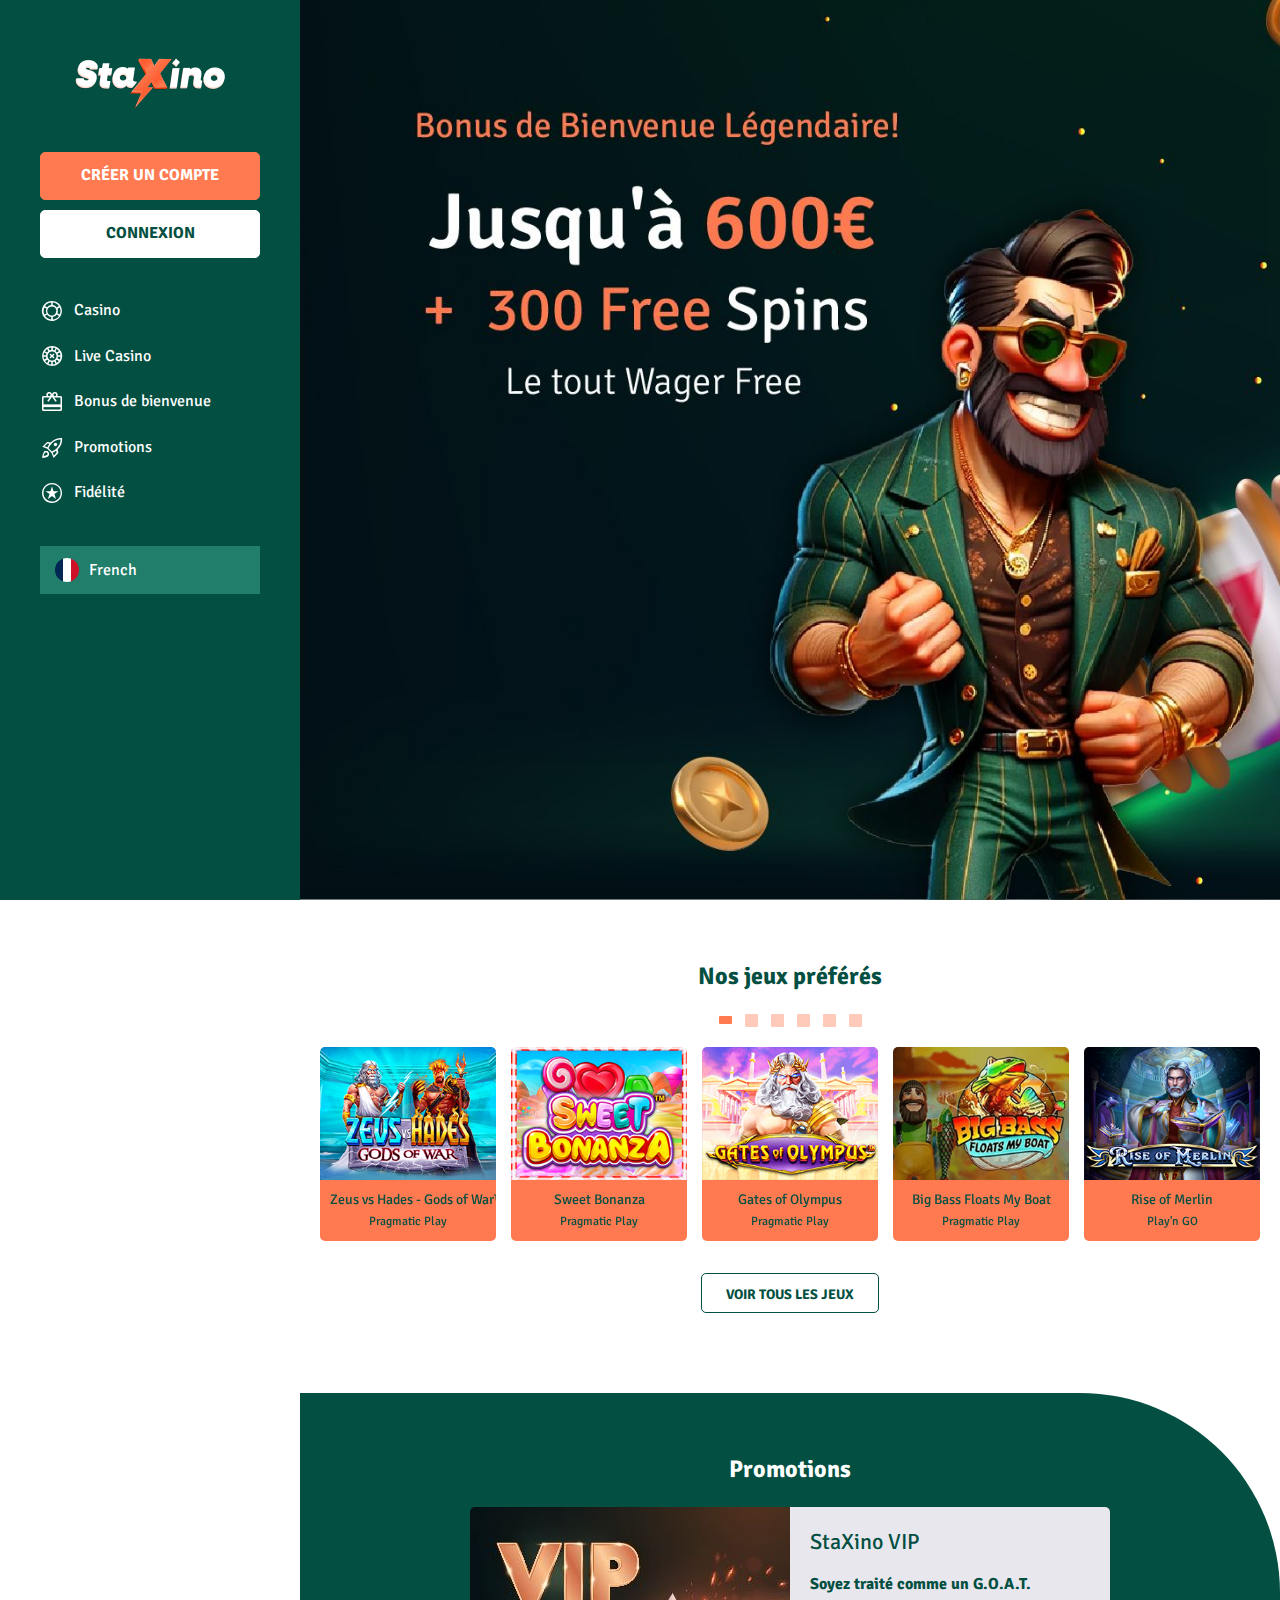
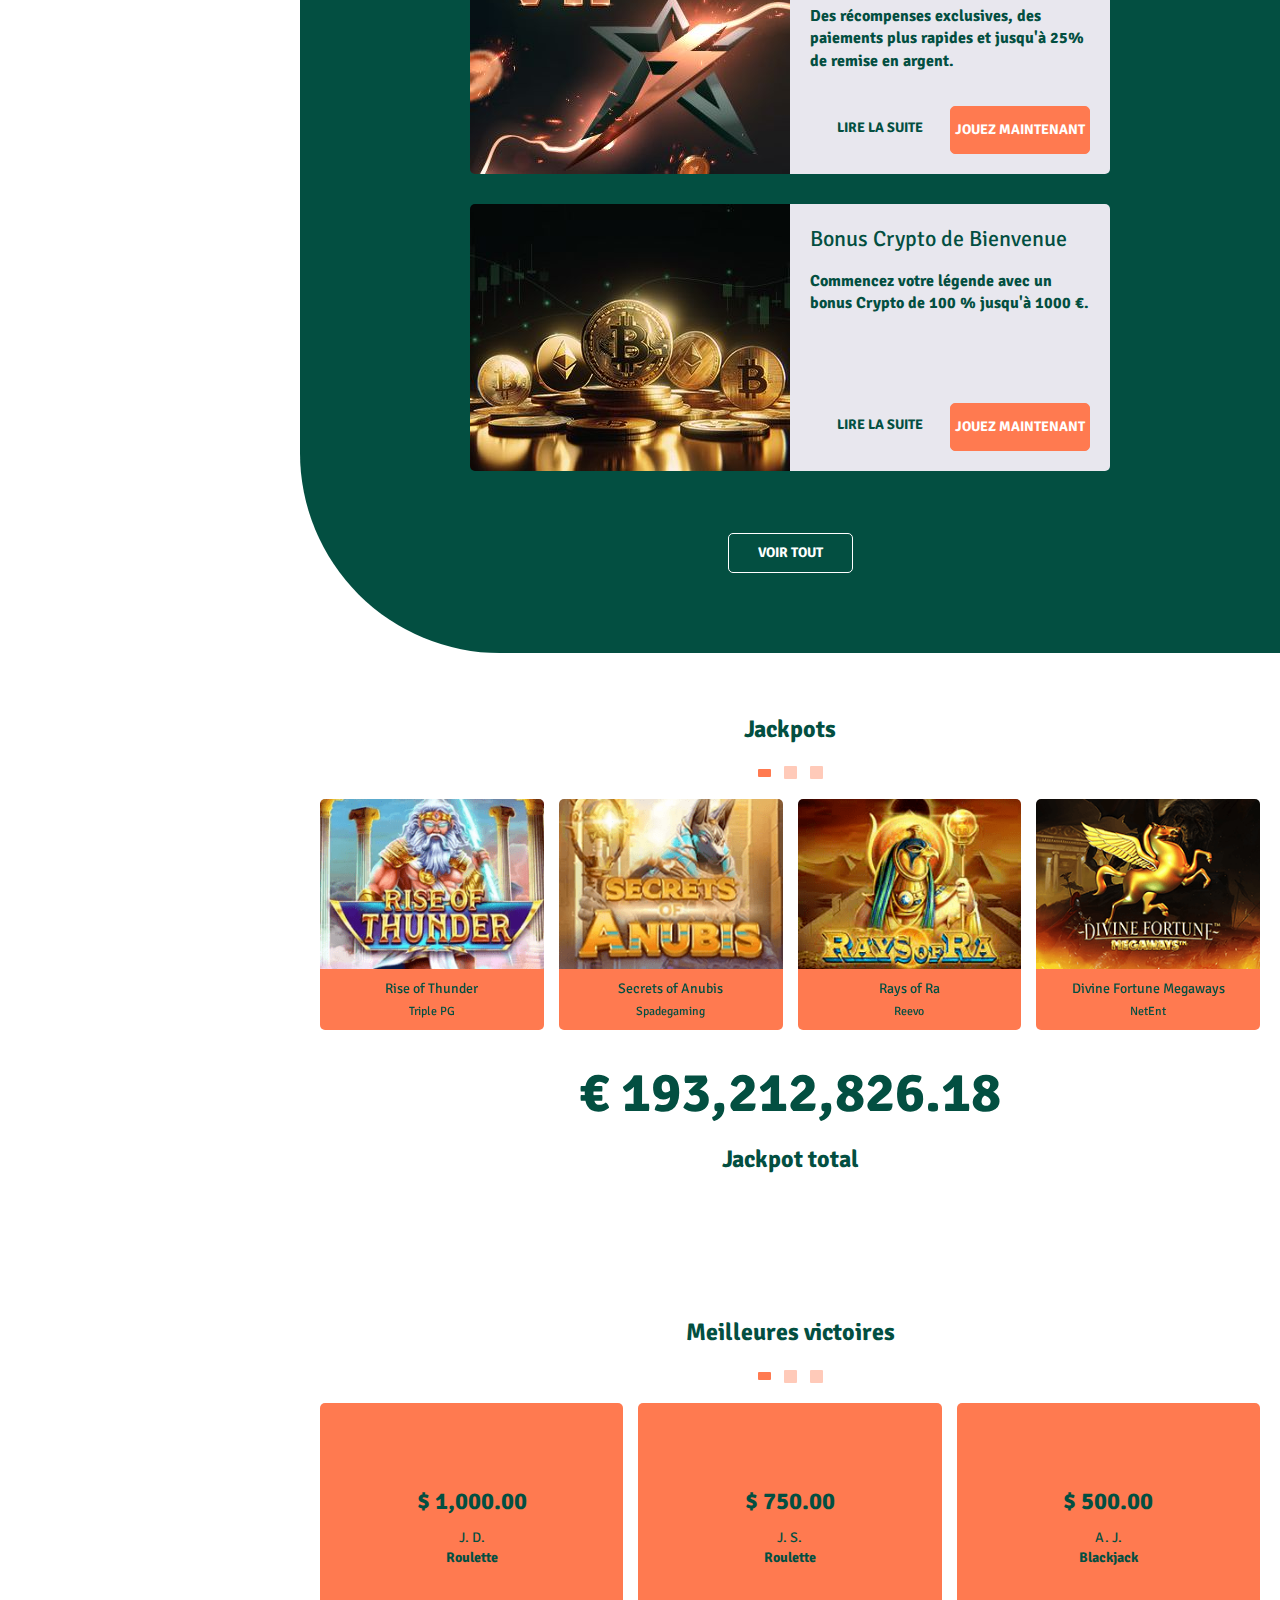
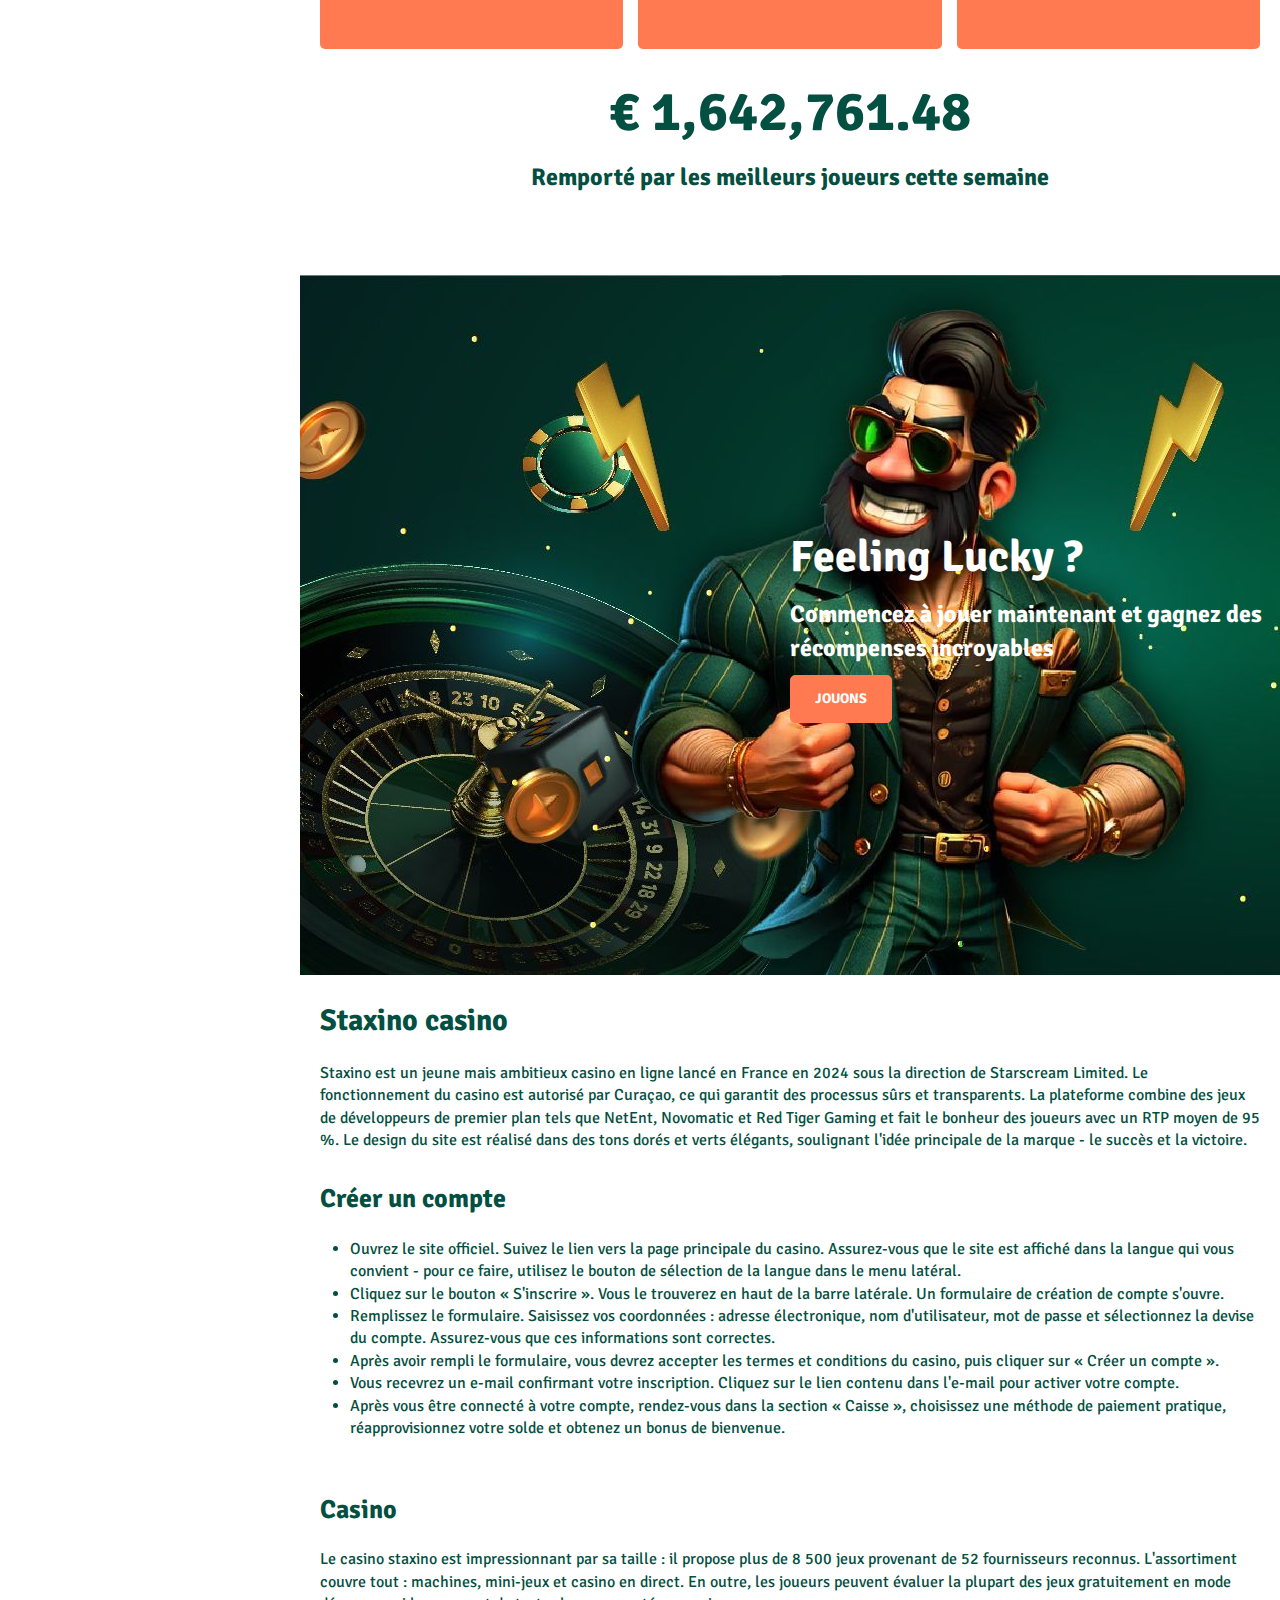
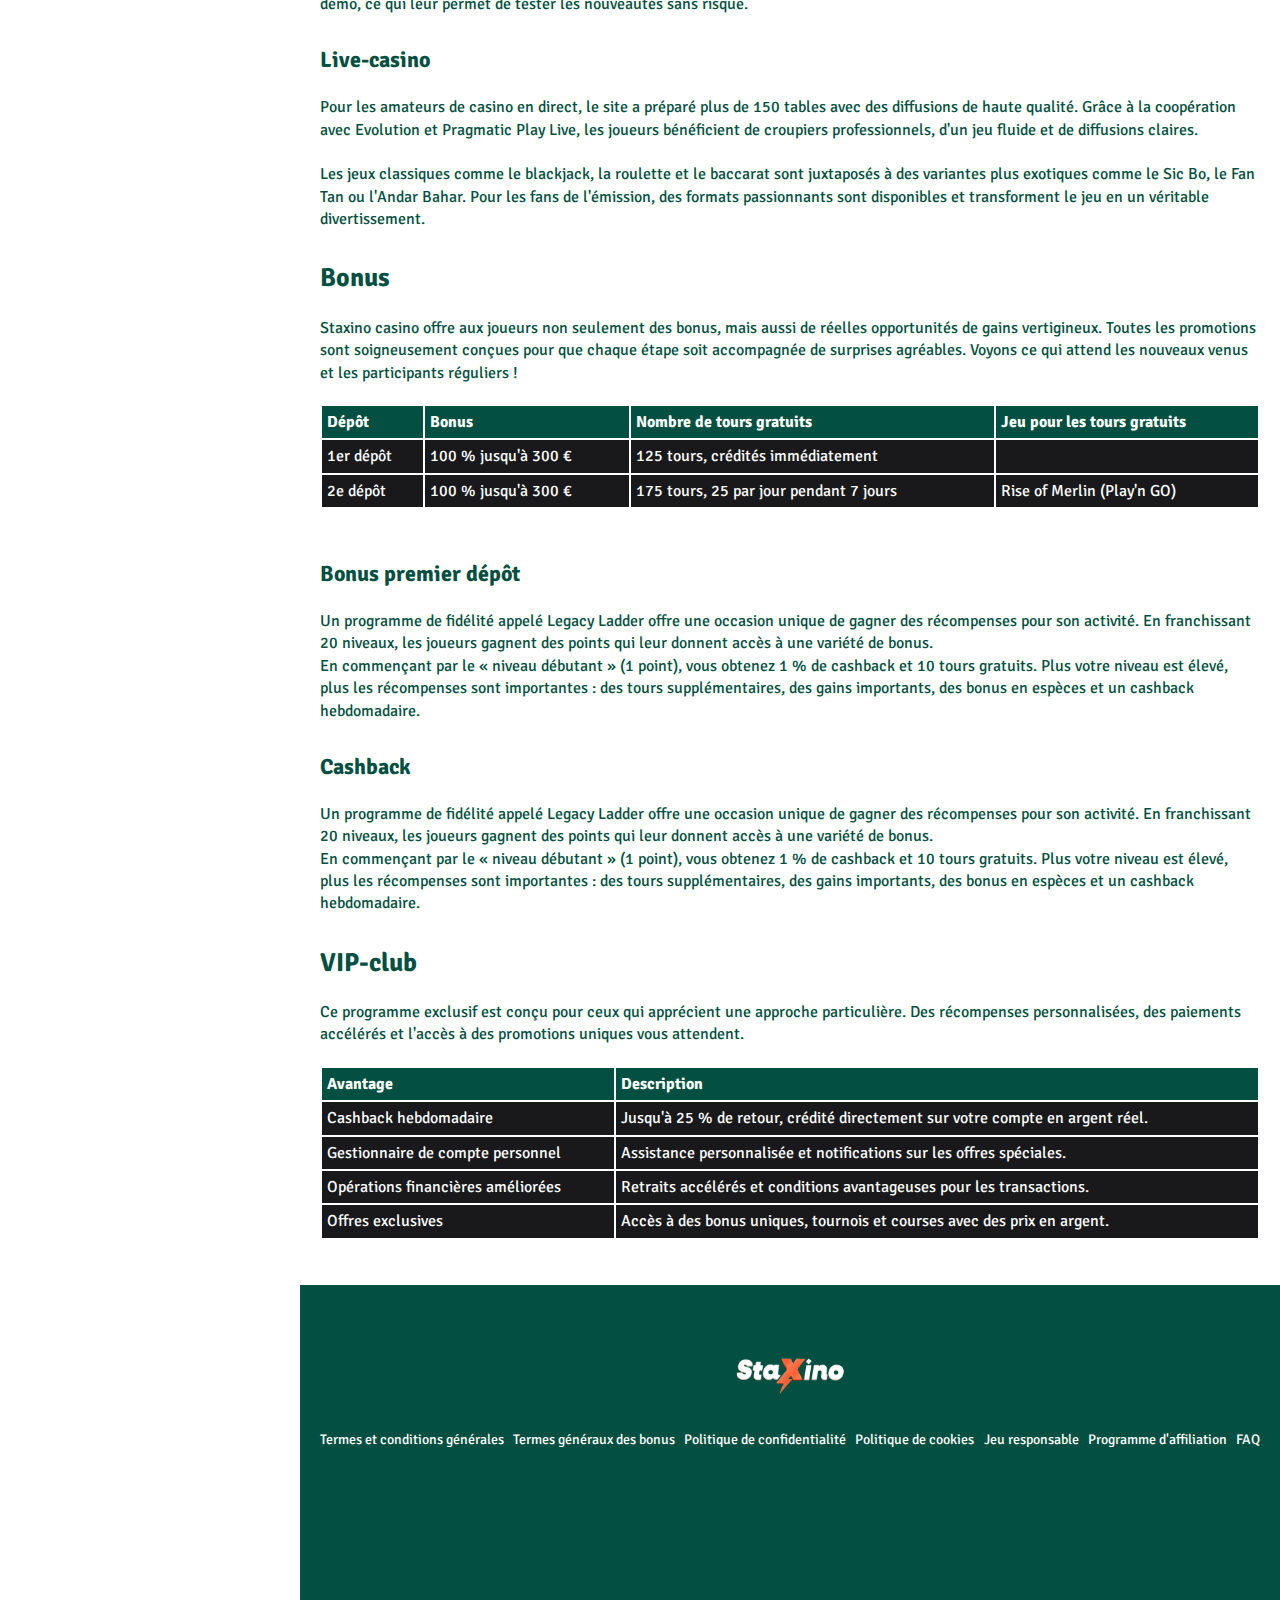
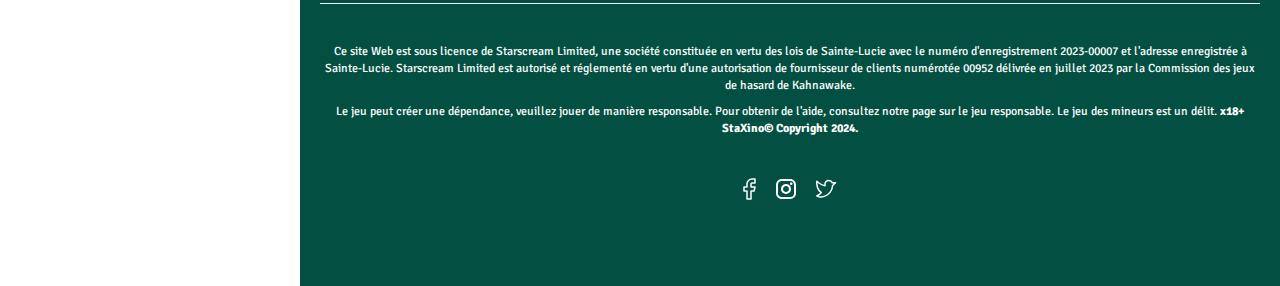
==== commit 93be4837: "Update index.html" ====
--- a/index.html
+++ b/index.html
@@ -4,9 +4,9 @@
   <head>
     <meta charset="utf-8">
     <meta name="viewport" content="width=device-width, initial-scale=1, maximum-scale=1, viewport-fit=cover">
-    <link rel="icon" href="favicon.ico" type="image/x-icon" />
-    <title>Spinight casino - site officiel</title>
-    <meta name="description" content="Spinight casino - exclusif à la France. Bonus de bienvenue jusqu'à 750$ + 200 FS. Tournois avec de gros prix. Cashback jusqu'à 25%. Inscrivez-vous et gagnez!">
+    <link rel="icon" href="favicon.webp" />
+    <title>Staxino casino - site officiel, jouer pour de l'argent</title>
+    <meta name="description" content="Staxino сasino pour les joueurs français - bonus de bienvenue jusqu'à 600 € + 300 tours gratuits. Programme de fidélité, club VIP et cashback allant jusqu'à 25 %.">
     <link rel="preconnect" href="https://fonts.googleapis.com">
     <link rel="preconnect" href="https://fonts.gstatic.com" crossorigin>
     <link href="https://fonts.googleapis.com/css2?family=Signika:wght@300..700&display=swap" rel="stylesheet">
@@ -395,217 +395,102 @@
         
         <section class="main-content">
             <div class="main-content__inner container-fluid">
-              <h1>Spinight casino</h1>
+              <h1>Staxino casino</h1>
               <p>
-                Spinight est un nouveau casino pour les joueurs français. Des tournois passionnants, une collection impressionnante de plus de 7 400 machines à sous, un casino en direct impressionnant et une boutique unique avec des récompenses exclusives vous attendent ici. Un club VIP avec des privilèges est disponible pour les vrais connaisseurs, et des missions passionnantes avec des gains réels ajoutent de l'excitation à chaque minute de jeu. Passez nous voir et appréciez toutes les fonctionnalités du casino!
+                Staxino est un jeune mais ambitieux casino en ligne lancé en France en 2024 sous la direction de Starscream Limited. Le fonctionnement du casino est autorisé par Curaçao, ce qui garantit des processus sûrs et transparents. La plateforme combine des jeux de développeurs de premier plan tels que NetEnt, Novomatic et Red Tiger Gaming et fait le bonheur des joueurs avec un RTP moyen de 95 %. Le design du site est réalisé dans des tons dorés et verts élégants, soulignant l'idée principale de la marque - le succès et la victoire.
               </p>
           
-              <h2>Inscription</h2>
-              <p><strong>Trouver le bouton "S'inscrire</strong></p>
-              <p>
-                Dans le coin supérieur droit se trouve un bouton "S'inscrire". Cliquez dessus pour remplir le formulaire.
-              </p>
-              <br>
-              <p><strong>Entrez vos données de connexion</strong></p>
-              <p>Sur la page qui s'ouvre, saisissez votre adresse électronique et votre mot de passe. N'oubliez pas de conserver ces informations en lieu sûr pour éviter d'en perdre l'accès.</p>
-              <br>  
-              <p><strong>Complétez vos informations personnelles</strong></p>
-              <p>Pour réussir à créer un profil, vous devez fournir les informations suivantes:</p>
-              <ul>
-                <li>Vos nom et prénom afin que le système puisse vous identifier;</li>
-                <li>Date de naissance, confirmant votre âge de majorité;</li>
-                <li>Votre sexe, votre pays de résidence et votre devise préférée pour les paris;</li>
-                <li>Votre numéro de téléphone;</li>
-                <li>Adresse résidentielle.</li>
+              <h2>Créer un compte</h2>
+			  <ul>
+                <li>Ouvrez le site officiel. Suivez le lien vers la page principale du casino. Assurez-vous que le site est affiché dans la langue qui vous convient - pour ce faire, utilisez le bouton de sélection de la langue dans le menu latéral.</li>
+                <li>Cliquez sur le bouton « S'inscrire ». Vous le trouverez en haut de la barre latérale. Un formulaire de création de compte s'ouvre.</li>
+                <li>Remplissez le formulaire. Saisissez vos coordonnées : adresse électronique, nom d'utilisateur, mot de passe et sélectionnez la devise du compte. Assurez-vous que ces informations sont correctes.</li>
+                <li>Après avoir rempli le formulaire, vous devrez accepter les termes et conditions du casino, puis cliquer sur « Créer un compte ».</li>
+                <li>Vous recevrez un e-mail confirmant votre inscription. Cliquez sur le lien contenu dans l'e-mail pour activer votre compte.</li>
+				<li>Après vous être connecté à votre compte, rendez-vous dans la section « Caisse », choisissez une méthode de paiement pratique, réapprovisionnez votre solde et obtenez un bonus de bienvenue.</li>
               </ul>
               <br>
-              <p><strong>Confirmez vos données</strong></p>
-              <p>Après avoir rempli le formulaire, vérifiez que toutes les informations sont correctes. Cliquez sur le bouton « S'inscrire ». Vous recevrez un courriel de confirmation. Suivez le lien fourni dans le message pour terminer la procédure.</p>
-              <h2>Casino</h2>
+			<h2>Casino</h2>
               <p>
-                Le site vous invite à plonger dans le monde des machines à sous passionnantes, où chaque jeu possède une atmosphère et des mécanismes uniques. Scarab Wheel offre un monde mystérieux de l'Égypte ancienne avec une roue qui tourne et qui ouvre la voie à des gains inattendus. Jackass Gold impressionne par son style humoristique et ses personnages colorés, et son gameplay dynamique vous tient en haleine jusqu'au dernier tour.
-              </p>
-              <br>
-              <p>Si vous préférez un thème nautique, jetez un coup d'œil à It's Shark Time, une machine à sous où les prédateurs des grands fonds deviennent vos alliés, vous aidant à remplir les rouleaux de symboles de valeur. Et dans Lucky Dwarfs, vous partirez pour un voyage magique avec de drôles de gnomes, qui vous offriront de nombreux bonus et surprises.</p>
+                Le casino staxino est impressionnant par sa taille : il propose plus de 8 500 jeux provenant de 52 fournisseurs reconnus. L'assortiment couvre tout : machines, mini-jeux et casino en direct. En outre, les joueurs peuvent évaluer la plupart des jeux gratuitement en mode démo, ce qui leur permet de tester les nouveautés sans risque.
+				</p>
           
               <h3>Live-casino</h3>
               <p>
-                La section du casino en direct propose une variété de jeux de table classiques. Les amateurs de roulette peuvent tenter leur chance dans les versions européenne, française ou américaine. Les amateurs de blackjack apprécieront le large choix de tables avec différentes limites de mise et options de jeu.
+                Pour les amateurs de casino en direct, le site a préparé plus de 150 tables avec des diffusions de haute qualité. Grâce à la coopération avec Evolution et Pragmatic Play Live, les joueurs bénéficient de croupiers professionnels, d'un jeu fluide et de diffusions claires.
               </p>
               <br>
-              <p>Pour ceux qui préfèrent le baccarat, des interprétations traditionnelles et modernes du jeu sont disponibles. Les amateurs de poker trouveront des variantes populaires telles que le Texas Hold'em et le Caribbean Stud, avec des tournois en direct et de vrais croupiers. </p>
+              <p>Les jeux classiques comme le blackjack, la roulette et le baccarat sont juxtaposés à des variantes plus exotiques comme le Sic Bo, le Fan Tan ou l'Andar Bahar. Pour les fans de l'émission, des formats passionnants sont disponibles et transforment le jeu en un véritable divertissement. </p>
           
               <h2>Bonus</h2>
               <p>
-                Le casino Spinight offre une large gamme de bonus qui sont constamment mis à jour. Les joueurs peuvent également s'attendre à des offres exclusives dans le club VIP lorsqu'ils atteignent de nouveaux niveaux. Vous trouverez ci-dessous les bonus actuels qui ne sont pas associés au programme de fidélité.
+                Staxino casino offre aux joueurs non seulement des bonus, mais aussi de réelles opportunités de gains vertigineux. Toutes les promotions sont soigneusement conçues pour que chaque étape soit accompagnée de surprises agréables. Voyons ce qui attend les nouveaux venus et les participants réguliers !
               </p>
-              <h3>Bonus crab</h3>
-              <p>Pour le premier dépôt de la journée d'un montant de 15$ ou plus, le joueur reçoit un Crédit Bonus Crab. Ce bonus peut être échangé contre des récompenses précieuses telles que de l'argent, des tours gratuits ou des jetons spéciaux. Des crédits sont également disponibles à l'achat dans la boutique du casino.</p>
-              <h3>Bonus de premier dépôt</h3>
-              <p>Un nouveau joueur peut activer un bonus de bienvenue de 100% jusqu'à 750$ et recevoir 200 tours gratuits. Le dépôt minimum pour participer est de 30$. Les Freespins sont crédités par tranches, et pour retirer les gains, il est nécessaire de remplir la condition de mise x35.</p>
-              <h3>Remise en espèces</h3>
-              <p>Un cashback hebdomadaire allant jusqu'à 15% (maximum 4500$) est disponible pour les membres du niveau VIP. Le montant du bonus est calculé sur la base des pertes hebdomadaires, ce qui rend l'offre particulièrement intéressante pour les utilisateurs actifs. Au moins un pari doit être placé avant que le montant remboursé puisse être retiré.</p>
-              <br>
-              <p>Un cashback live de 25% (jusqu'à 300$) est disponible pour les amateurs de jeux avec croupiers en direct. Cette offre s'applique à tous les joueurs enregistrés. Le montant minimum de cashback est de 10$.</p>
-              <h2>VIP-club</h2>
+			  <div class="table-wrap">
+                <table>
+                  <thead>
+                    <tr>
+                        <td>Dépôt</td>
+                        <td>Bonus</td>
+						<td>Nombre de tours gratuits</td>
+                        <td>Jeu pour les tours gratuits</td>
+                    </tr>
+                  </thead>
+                  <tbody>
+                    <tr>
+                        <td>1er dépôt</td>
+						<td>100 % jusqu'à 300 €	</td>
+						<td>125 tours, crédités immédiatement</td>
+						<td><Book of Dead (Play'n GO/td>
+                    </tr>
+					<tr>
+                        <td>2e dépôt</td>
+						<td>100 % jusqu'à 300 €	</td>
+						<td>175 tours, 25 par jour pendant 7 jours	</td>
+						<td>Rise of Merlin (Play'n GO)</td>
+                    </tr>
+                  </tbody>
+                </table>
+              </div>
+              <h3>Bonus premier dépôt</h3>
+              <p>Un programme de fidélité appelé Legacy Ladder offre une occasion unique de gagner des récompenses pour son activité. En franchissant 20 niveaux, les joueurs gagnent des points qui leur donnent accès à une variété de bonus.</p>
+              <p>En commençant par le « niveau débutant » (1 point), vous obtenez 1 % de cashback et 10 tours gratuits. Plus votre niveau est élevé, plus les récompenses sont importantes : des tours supplémentaires, des gains importants, des bonus en espèces et un cashback hebdomadaire. </p>
+			  <h3>Cashback</h3>
+			  <p>Un programme de fidélité appelé Legacy Ladder offre une occasion unique de gagner des récompenses pour son activité. En franchissant 20 niveaux, les joueurs gagnent des points qui leur donnent accès à une variété de bonus.</p>
+				<p>En commençant par le « niveau débutant » (1 point), vous obtenez 1 % de cashback et 10 tours gratuits. Plus votre niveau est élevé, plus les récompenses sont importantes : des tours supplémentaires, des gains importants, des bonus en espèces et un cashback hebdomadaire.</p>
+
+			  <h2>VIP-club</h2>
+			  <p>Ce programme exclusif est conçu pour ceux qui apprécient une approche particulière. Des récompenses personnalisées, des paiements accélérés et l'accès à des promotions uniques vous attendent. </p>
               <div class="table-wrap">
                 <table>
                   <thead>
                     <tr>
-                        <td>Niveau</td>
-                        <td>Promo</td>
-                        <td>Assistance 24/7</td>
-                        <td>Offres personnalisées</td>
-                        <td>Limites de retrait plus élevées</td>
-                        <td>Cashback</td>
-                        <td>Vip-manager</td>
+                        <td>Avantage</td>
+                        <td>Description</td>
                     </tr>
                   </thead>
                   <tbody>
                     <tr>
-                        <td>1</td>
-                        <td>Oui</td>
-                        <td>Oui</td>
-                        <td>Non</td>
-                        <td>Non</td>
-                        <td>Non</td>
-                        <td>Non</td>
-                    </tr>
-                    <tr>
-                        <td>2</td>
-                        <td>Oui</td>
-                        <td>Oui</td>
-                        <td>Non</td>
-                        <td>Non</td>
-                        <td>Non</td>
-                        <td>Non</td>
-                      </tr>
-                      <tr>
-                        <td>3</td>
-                        <td>Oui</td>
-                        <td>Oui</td>
-                        <td>Oui</td>
-                        <td>Oui</td>
-                        <td>Oui</td>
-                        <td>Non</td>
-                      </tr>
-                      <tr>
-                        <td>4</td>
-                        <td>Oui</td>
-                        <td>Oui</td>
-                        <td>Oui</td>
-                        <td>Oui</td>
-                        <td>Oui</td>
-                        <td>Oui</td>
-                      </tr>
-                      <tr>
-                        <td>5</td>
-                        <td>Oui</td>
-                        <td>Oui</td>
-                        <td>Oui</td>
-                        <td>Oui</td>
-                        <td>Oui</td>
-                        <td>Oui</td>
-                      </tr>
+                        <td>Cashback hebdomadaire</td>
+                        <td>Jusqu'à 25 % de retour, crédité directement sur votre compte en argent réel.</td>
+                    </tr>
+					<tr>
+                        <td>Gestionnaire de compte personnel</td>
+                        <td>Assistance personnalisée et notifications sur les offres spéciales.</td>
+                    </tr>
+					<tr>
+                        <td>Opérations financières améliorées</td>
+                        <td>Retraits accélérés et conditions avantageuses pour les transactions.</td>
+                    </tr>
+					<tr>
+                        <td>Offres exclusives</td>
+                        <td>Accès à des bonus uniques, tournois et courses avec des prix en argent.</td>
+                    </tr>
                   </tbody>
                 </table>
               </div>
           
-              <h2>Version mobile</h2>
-              <p>La version mobile est entièrement adaptée pour jouer sur n'importe quel appareil. Tous les bonus et les divertissements sont disponibles via le navigateur mobile, ce qui vous permet d'en profiter partout où vous avez accès à Internet.</p>
-              <h2>Méthodes de dépôt</h2>
               
-              <div class="table-wrap">
-                <table>
-                  <thead>
-                    <tr>
-                      <td>Méthode</td>
-                      <td>Dépôt min/max</td>
-                    </tr>
-                  </thead>
-                  <tbody>
-                    <tr>
-                      <td>Mastercard</td>
-                      <td>10-2000 €</td>
-                    </tr>
-                    <tr>
-                      <td>Paysafecard</td>
-                      <td>10-1000 €</td>
-                    </tr>
-                    <tr>
-                      <td>Skrill</td>
-                      <td>10-5000 €</td>
-                    </tr>
-                    <tr>
-                      <td>Neteller</td>
-                      <td>10-5000 €</td>
-                    </tr>
-                    <tr>
-                      <td>Jeton</td>
-                      <td>10-5000 €</td>
-                    </tr>
-                    <tr>
-                      <td>MiFinity</td>
-                      <td>10-2500 €</td>
-                    </tr>
-                    <tr>
-                      <td>BinancePay</td>
-                      <td>20-5000 €</td>
-                    </tr>
-                    <tr>
-                      <td>USDTether TRC20</td>
-                      <td>10-5000 €</td>
-                    </tr>
-                    <tr>
-                      <td>USDTether ERC20</td>
-                      <td>10-5000 €</td>
-                    </tr>
-                    <tr>
-                      <td>Bitcoin</td>
-                      <td>30-5000 €</td>
-                    </tr>
-                    <tr>
-                      <td>Ethereum</td>
-                      <td>10-5000 €</td>
-                    </tr>
-                    <tr>
-                      <td>Litecoin</td>
-                      <td>10-5000 €</td>
-                    </tr>
-                    <tr>
-                      <td>Ripple</td>
-                      <td>10-5000 €</td>
-                    </tr>
-                    <tr>
-                      <td>USDCoin</td>
-                      <td>10-5000 €</td>
-                    </tr>
-                    <tr>
-                      <td>BitCoinCash</td>
-                      <td>10-5000 €</td>
-                    </tr>
-                    <tr>
-                      <td>Doge</td>
-                      <td>10-5000 €</td>
-                    </tr>
-                  </tbody>
-                </table>
-              </div>
-              <h2>FAQ</h2>
-                <p><strong>Comment s'inscrire sur le site du casino?</strong></p>
-                <p>Allez sur le site du casino Spinight et cliquez sur le bouton d'inscription. Remplissez les informations demandées, confirmez votre compte et commencez à jouer.</p>
-                <br>
-                <p><strong>Existe-t-il un bonus de bienvenue pour les nouveaux joueurs?</strong></p>
-                <p>Oui, le casino offre un bonus de bienvenue: 100% sur le dépôt jusqu'à 750$ et 200 tours gratuits. Les conditions d'activation sont précisées sur la page de la promotion</p>
-                <br>
-                <p><strong>Comment utiliser les freespins et les crédits bonus?</strong></p>
-                <p>Les freespins sont activés sur les machines à sous spécifiées dès leur réception. Les crédits bonus sont appliqués aux paris et correspondent aux conditions du programme de fidélité.</p>
-                <br>
-                <p><strong>Quelles sont les limites de retrait des gains?</strong></p>
-                <p>Le montant maximum de retrait est de 5000$. Les limites peuvent varier en fonction de la méthode de paiement choisie.</p>
-                <br>
-                <p><strong>Comment fonctionne le programme de fidélité?</strong></p>
-                <p>Le programme de fidélité offre des bonus pour le jeu actif, y compris des points pour les paris. Les points peuvent être échangés contre des prix, des bonus supplémentaires ou des privilèges exclusifs.</p>
             </div>
           </section>
         <footer>
@@ -704,4 +589,4 @@
     <script src="https://ajax.googleapis.com/ajax/libs/jquery/3.3.1/jquery.min.js"></script>
     <script src="js/main.min.js"></script>
 </body>
-</html>+</html>
